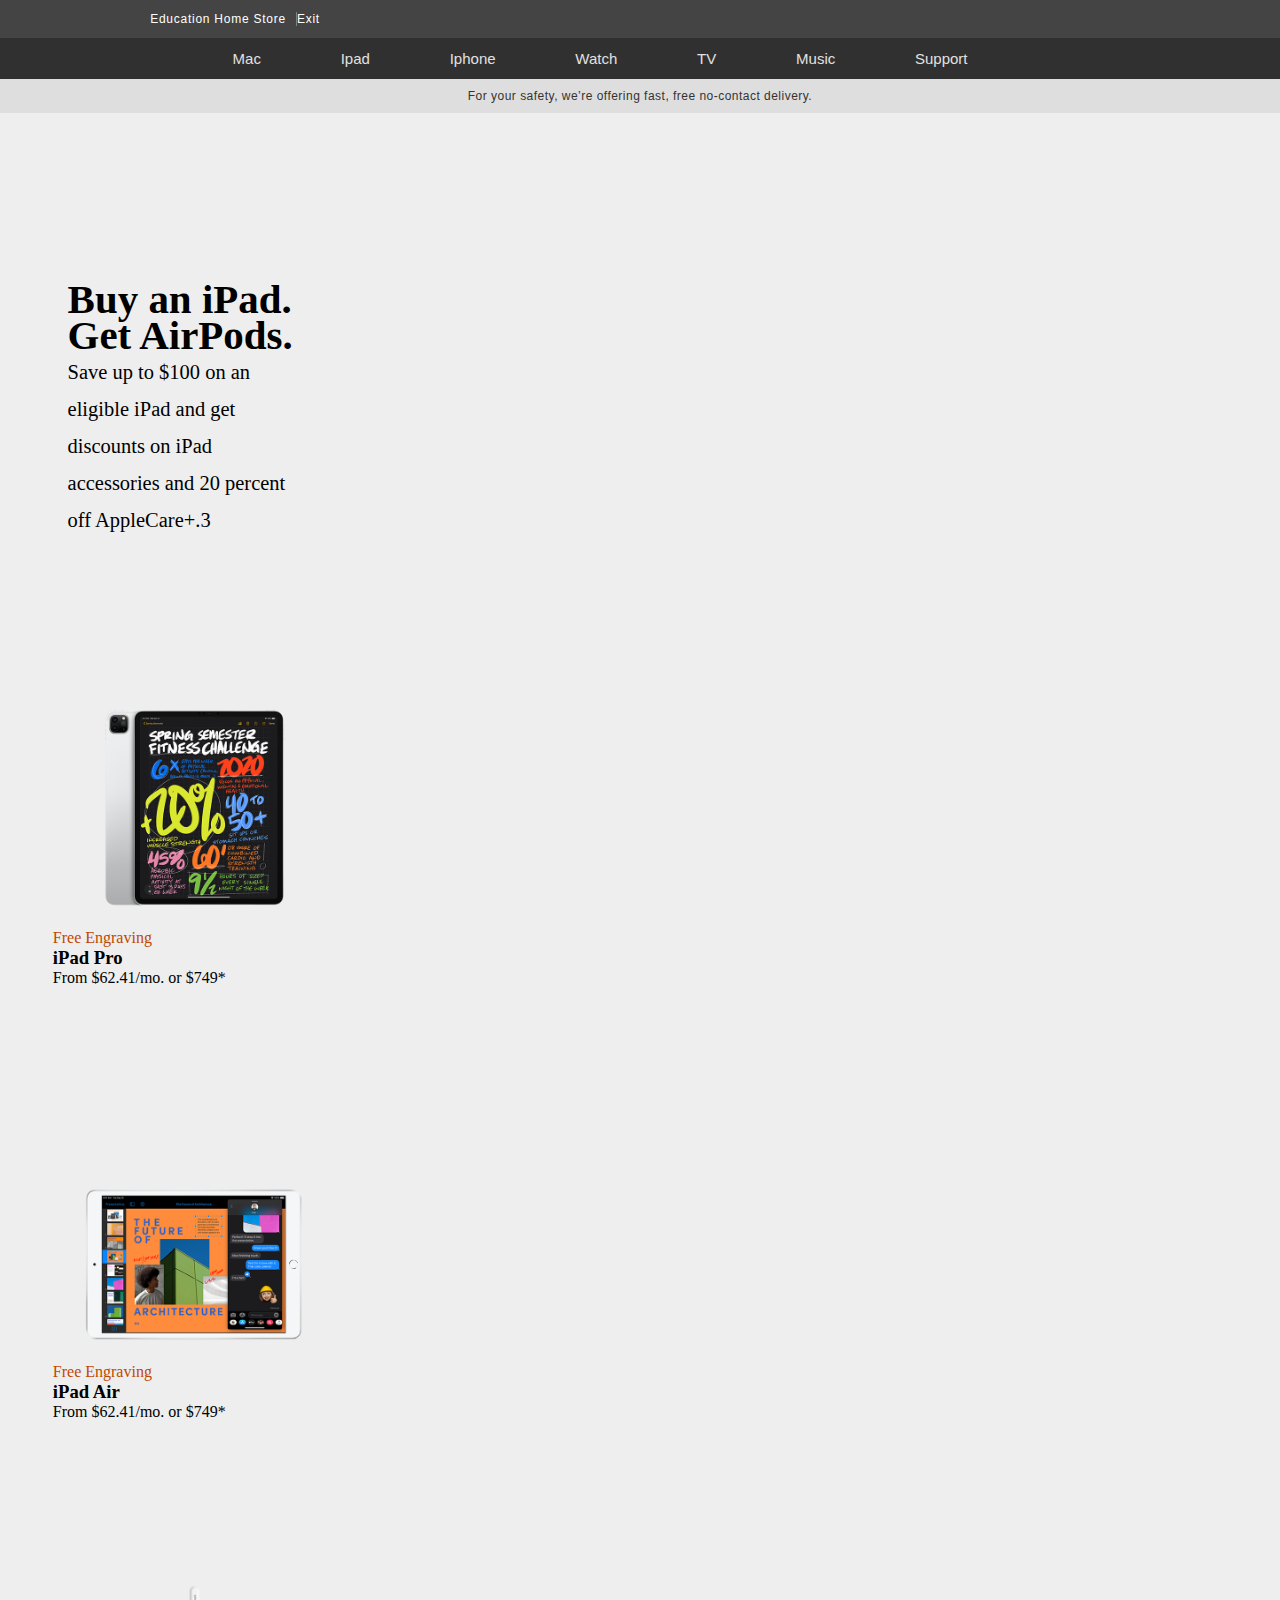
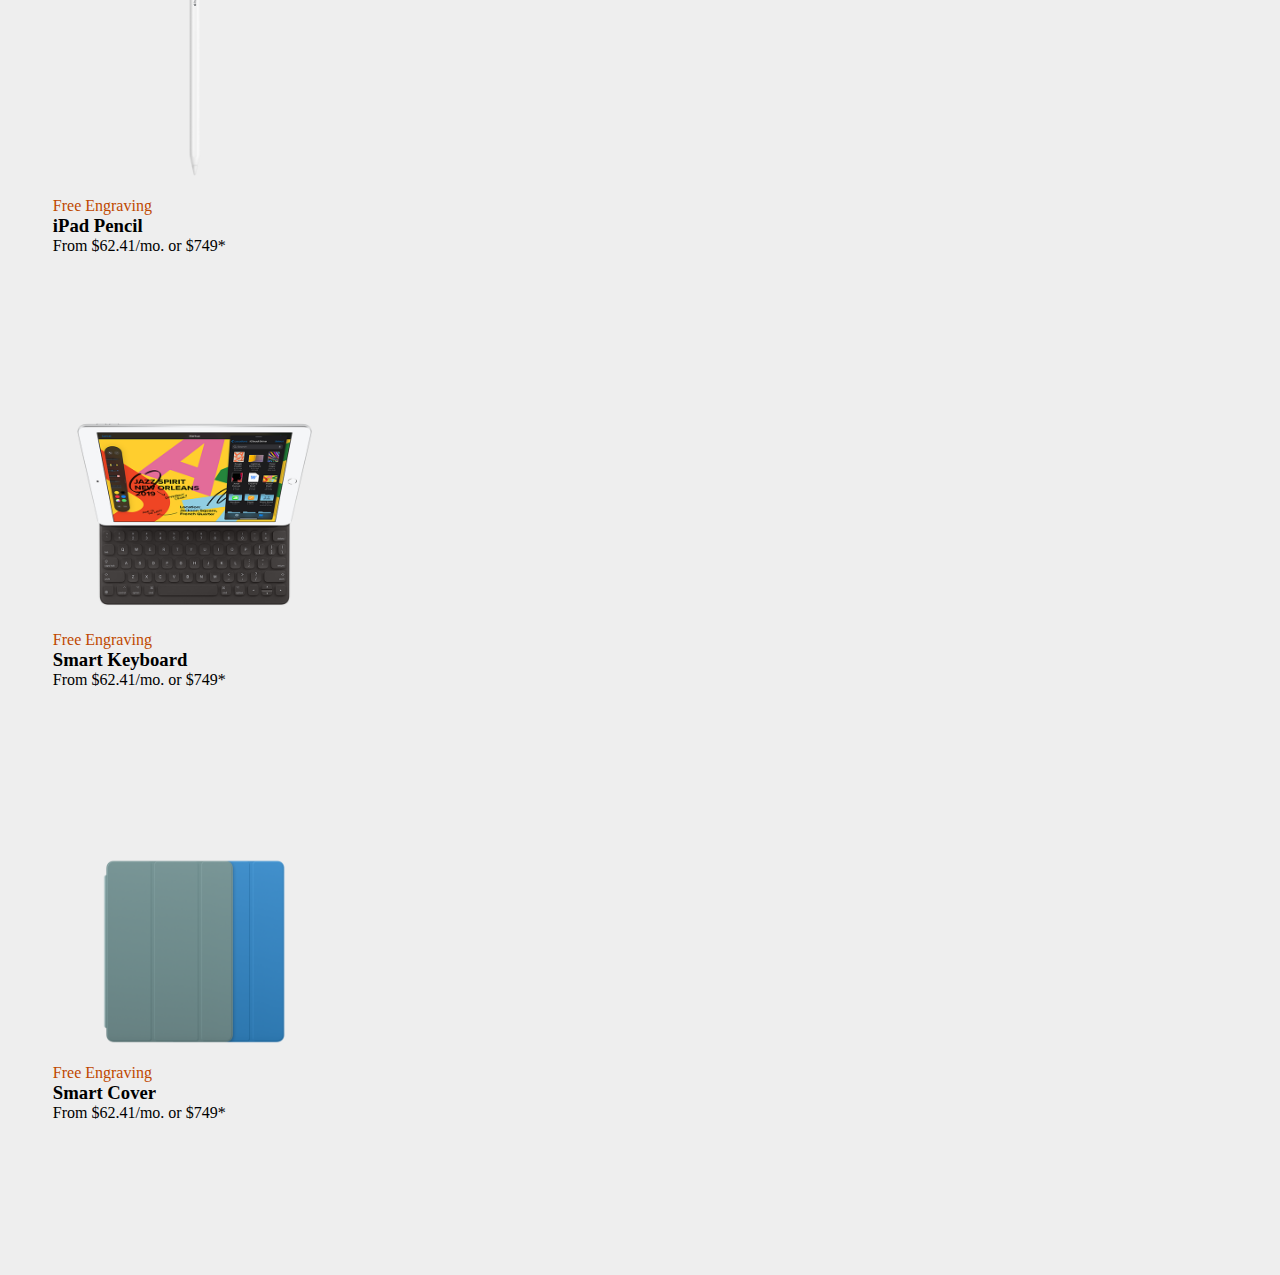
==== index.html @ f2741512 "Created the buy an iPad segment" ====
<!DOCTYPE html>
<html lang="en">
<head>
  <meta charset="UTF-8">
  <meta name="viewport" content="width=device-width, initial-scale=1.0">
  <meta http-equiv="X-UA-Compatible" content="ie=edge">
  <link rel="stylesheet" href="bootstrap/bootstrap.min.css">
  <link rel="stylesheet" href="https://cdnjs.cloudflare.com/ajax/libs/font-awesome/5.14.0/css/all.min.css" integrity="sha512-1PKOgIY59xJ8Co8+NE6FZ+LOAZKjy+KY8iq0G4B3CyeY6wYHN3yt9PW0XpSriVlkMXe40PTKnXrLnZ9+fkDaog==" crossorigin="anonymous" />
  <link rel="stylesheet" href="custom/css/styles.css">
  <title>Apple Back to School</title>
</head>
<body>
  <header>
    <div class="store-home">
      <div class="edu">
        <p class="edu-home">
          <a href="https://www.apple.com/us/shop/goto/home">Education Home Store</a>
        </p>
        <p class="edu-exit">
          <a href="https://www.apple.com/us/shop/goto/exitstore">Exit</a>
        </p>
      </div>
    </div>
    <div class="nav__bar">
      <nav>
        <ul class="nav_items">
          <li><a href="https://www.apple.com/"><i class="fab fa-apple"></i></a></li>
          <li><a href="https://www.apple.com/mac/">Mac</a></li>
          <li><a href="https://www.apple.com/ipad/">Ipad</a></li>
          <li><a href="https://www.apple.com/iphone/">Iphone</a></li>
          <li><a href="https://www.apple.com/watch/">Watch</a></li>
          <li><a href="https://www.apple.com/tv/">TV</a></li>
          <li><a href="https://www.apple.com/music/">Music</a></li>
          <li><a href="https://www.apple.com/support/">Support</a></li>
          <li><a href="https://www.apple.com/us-hed/search"><i class="fas fa-search"></i></a></li>
          <li><a href="https://www.apple.com/us-hed/shop/bag"><i class="fas fa-shopping-bag"></i></a></li>
        </ul>
      </nav>
    </div>
    <div class="header-sub-text">
      <p>For your safety, we’re offering fast, free no-contact delivery.</p>
    </div>
  </header>
  <main> 
    <!-- "Buy an iPad. Get AirPods." Segment -->
    <div class="container-fluid cardbox ">
      <div class="row justify-content-center">
        <div class="card card1">
            <h1 class="card-text ">Buy an iPad. Get AirPods.</h1>
            <p class="card-text text-left"> Save up to $100 on an eligible iPad and get discounts on iPad accessories and 20 percent off AppleCare+.3</p>
        </div>
        <div class="card card2">
          <div >
            <img src="images/pinwheel-ipad-pro-202006.png" class="cardimg" alt="">
            <p class="red text-center">Free Engraving</p>
            <h3 class="text-center">iPad Pro</h3>
            <p class="text-center">From $62.41/mo. or $749*</p>
          </div>
        </div>
        <div class="card card3">
          <div >
            <img src="images/pinwheel-ipad-air-202006_GEO_US.png" class="cardimg" alt="">
            <p class="red text-center">Free Engraving</p>
            <h3 class="text-center">iPad Air</h3>
            <p class="text-center">From $62.41/mo. or $749*</p>
          </div>
        </div>
      </div>
      <div class="row justify-content-center">
        <div class="card card4">
          <div >
            <img src="images/pinwheel-ipad-pencil-202006.png" class="cardimg" alt="">
            <p class="red text-center">Free Engraving</p>
            <h3 class="text-center">iPad Pencil</h3>
            <p class="text-center">From $62.41/mo. or $749*</p>
          </div>
        </div>
        <div class="card card5">
          <div >
            <img src="images/pinwheel-ipad-smartkeyboard-202006.png" class="cardimg" alt="">
            <p class="red text-center">Free Engraving</p>
            <h3 class="text-center">Smart Keyboard</h3>
            <p class="text-center">From $62.41/mo. or $749*</p>
          </div>
        </div>
        <div class="card card6">
          <div >
            <img src="images/pinwheel-ipad-smartcover-202006.png" class="cardimg" alt="">
            <p class="red text-center">Free Engraving</p>
            <h3 class="text-center">Smart Cover</h3>
            <p class="text-center">From $62.41/mo. or $749*</p>
          </div>
        </div>
      </div>
    </div>
  </main>
  
  
  <script src=""></script>
</body>
</html>
---- custom/css/styles.css ----
*{
    margin: 0;
    margin-right: 0 !important;
    padding: 0 ;
    box-sizing: border-box;
}

body{
    background-color: #eeeeee;
}

li{
    list-style-type: none;
}

a {
    text-decoration: none;
}

.nav__bar > nav > ul > li > a {
    color: rgb(226, 225, 225);
}
.nav__bar > nav > ul > li > a:hover {
    color: white;
    transition: 200ms ease-in-out;
}
.store-home{
    display: flex;
    color: white;
    background-color: rgb(68, 68, 68);
    padding: 12px;
    font-family: "SF Pro Text","Myriad Set Pro","SF Pro Icons","Helvetica Neue","Helvetica","Arial",sans-serif;
    font-size: 12px;
    letter-spacing: 0.75px;
}
.store-home a {
    color: white;
}
.store-home a:hover{
    color: rgb(102, 187, 255);
    cursor: pointer;
}
.edu {
    display: flex;
    padding-left: 11%;
}

.edu-home{
    padding-right: 10px;
    border-right: 1px rgb(131, 128, 128) solid;
    margin-right: 10px;
}

.nav__bar{
    background-color: rgba(0, 0, 0, 0.8);
    color: rgb(51, 51, 51);
    font-family: "SF Pro Text","Myriad Set Pro","SF Pro Icons","Helvetica Neue","Helvetica","Arial",sans-serif;
    font-size: 15px;
    padding-left: 11%;
    padding-right: 11%;
}
.nav_items{
    padding: 12px;
    display: flex;
    justify-content: space-between;
    margin: 0 !important;
}
.header-sub-text{
    background-color: #dedede;
    text-align: center;
    padding: 10px;
    font-family: SF Pro Text,SF Pro Icons,AOS Icons,Helvetica Neue,Helvetica,Arial,sans-serif;
    font-size: 12px;
    color: rgb(51, 51, 51);
    font-weight: 400;
    letter-spacing: 0.04em;
}
.fas, 
.fab{
    font-size: 1.2em;
}
/* Style for the "Buy an iPad. Get AirPods." segment */
.red {
    color: #bf4800;
}
.cardimg{
    height: 271px;
    width: 283px;
    padding: 1em;
}
.cardbox {
    padding: 100px 0;

}
.card {
    width: 350px;
    margin: 0.3em;
    padding: 3em;
}
.card1 {
    font-size: 1.28em;
    line-height: 1.8em;
    border-radius: 6% 0 0 0; 
}
.card3{
    border-radius: 0 6% 0 0;
}
.card4 {
    border-radius: 0 0 0 6%;
}
.card6 {
    border-radius: 0 0 6% 0;
}
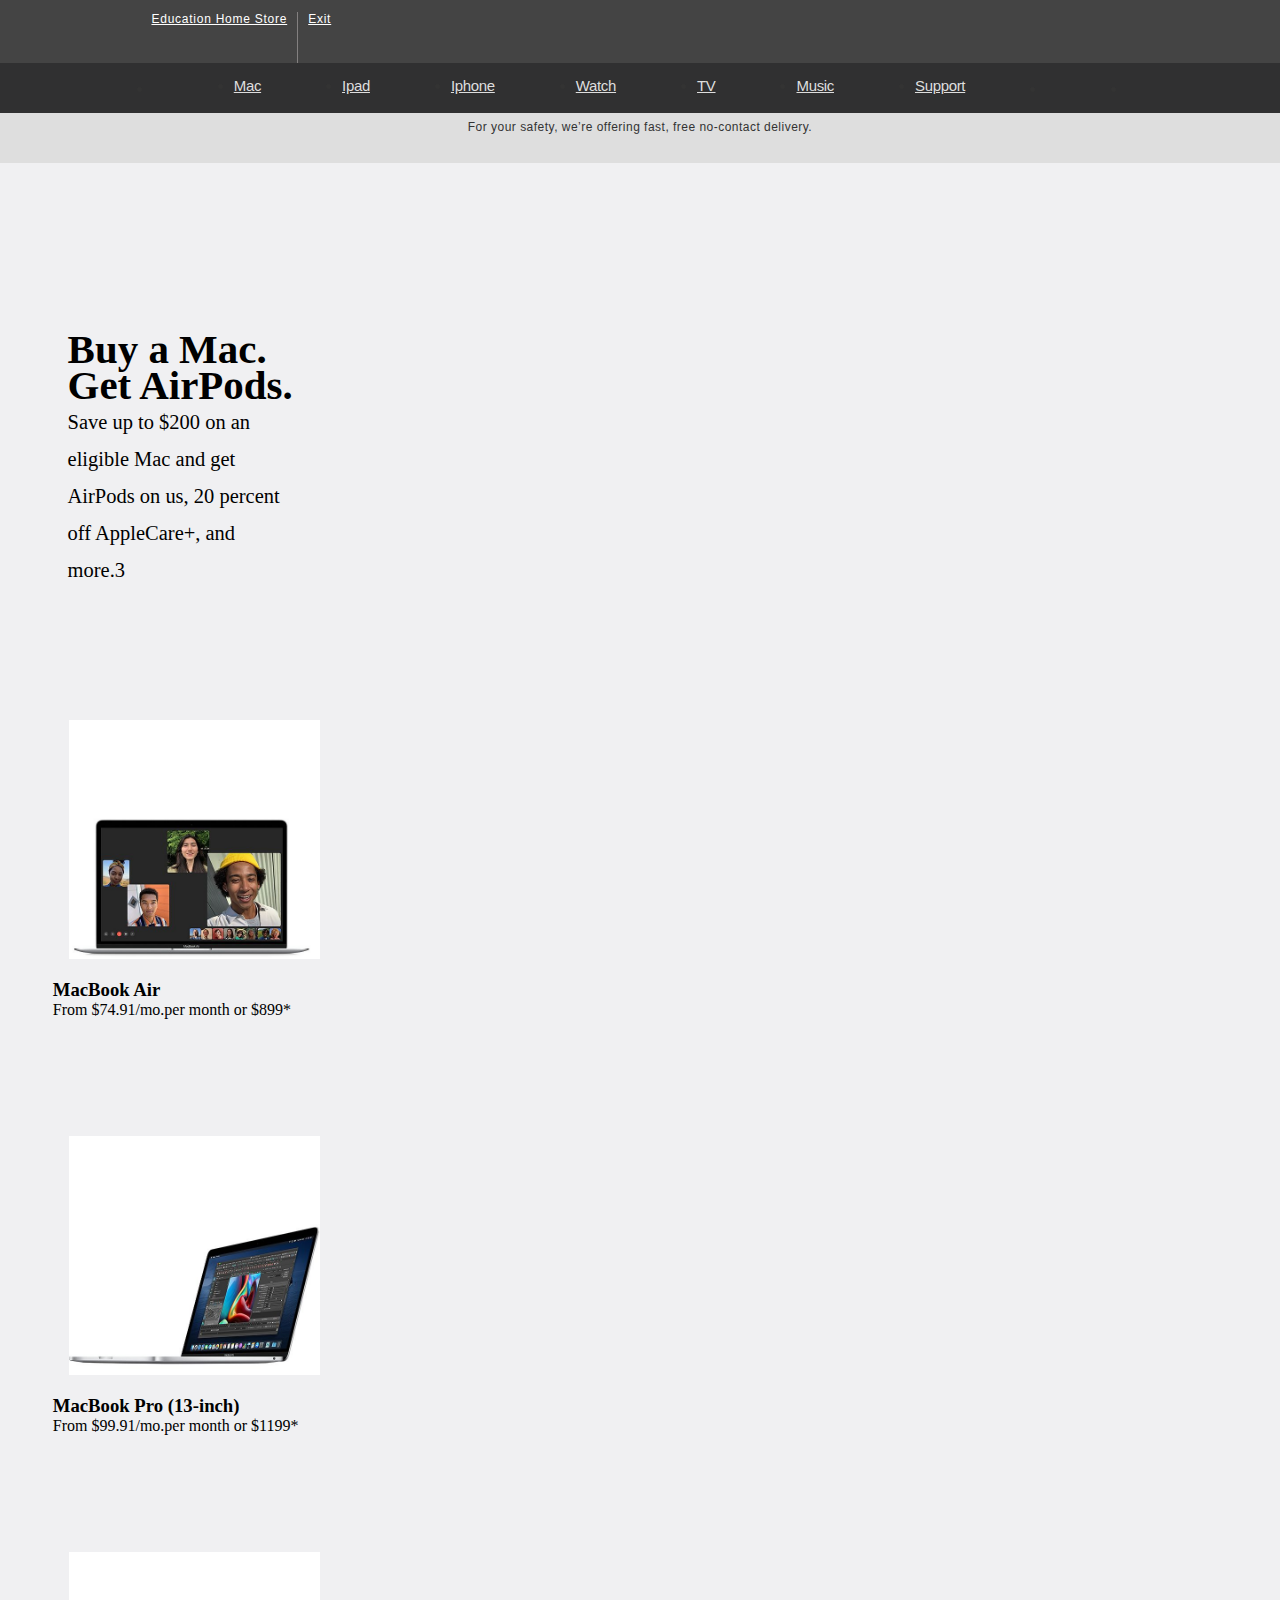
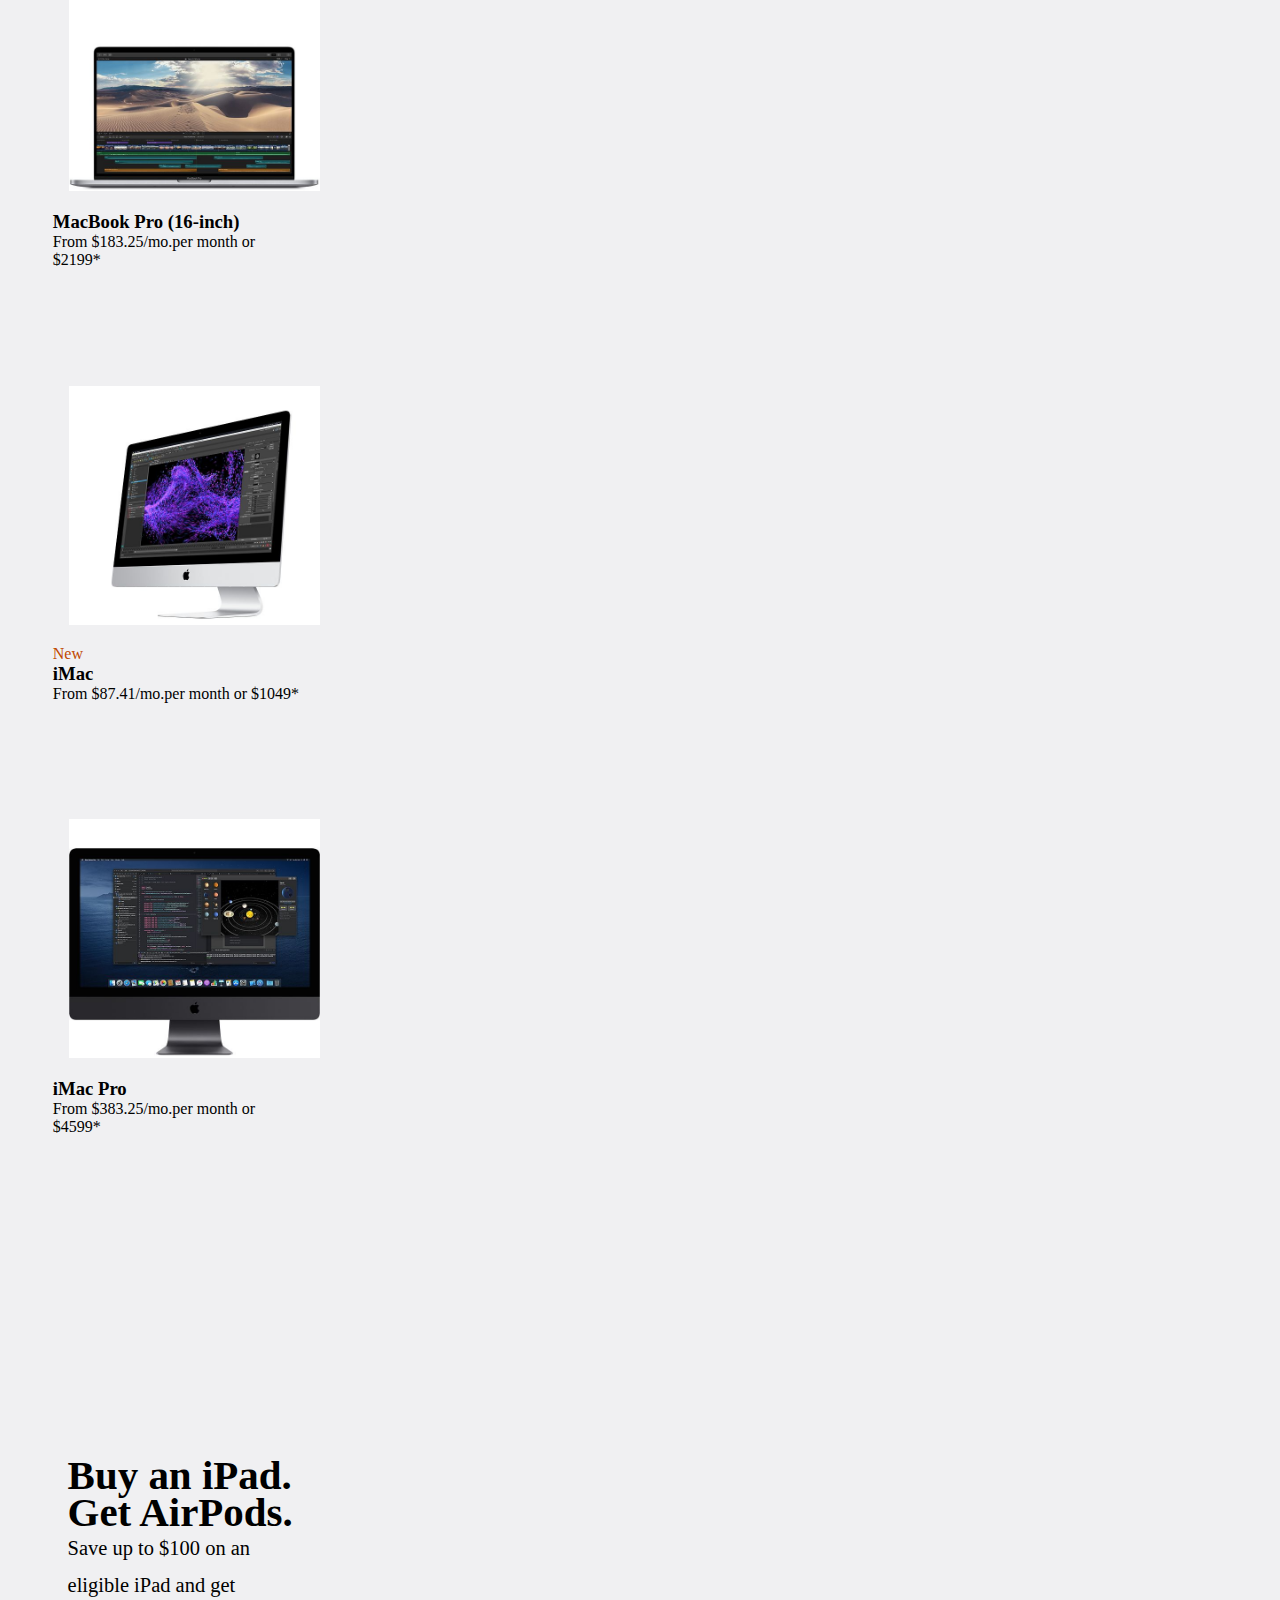
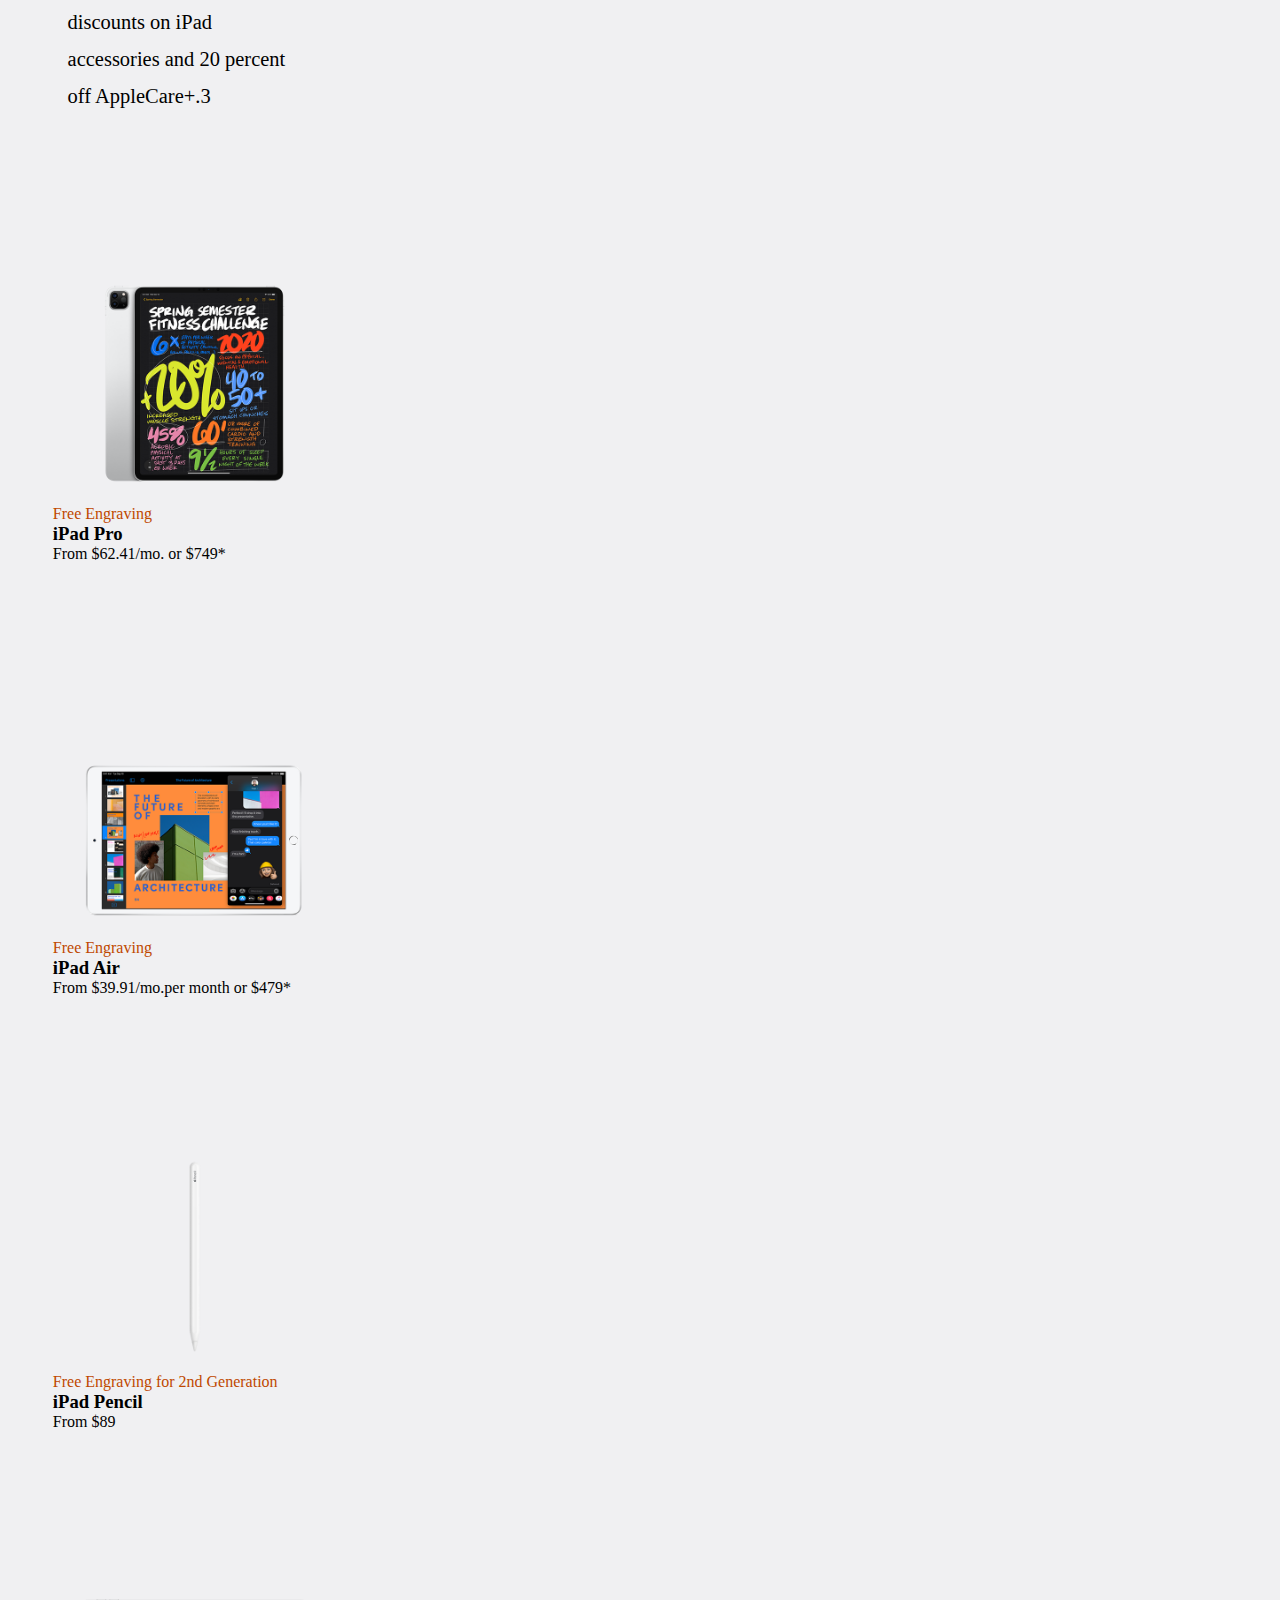
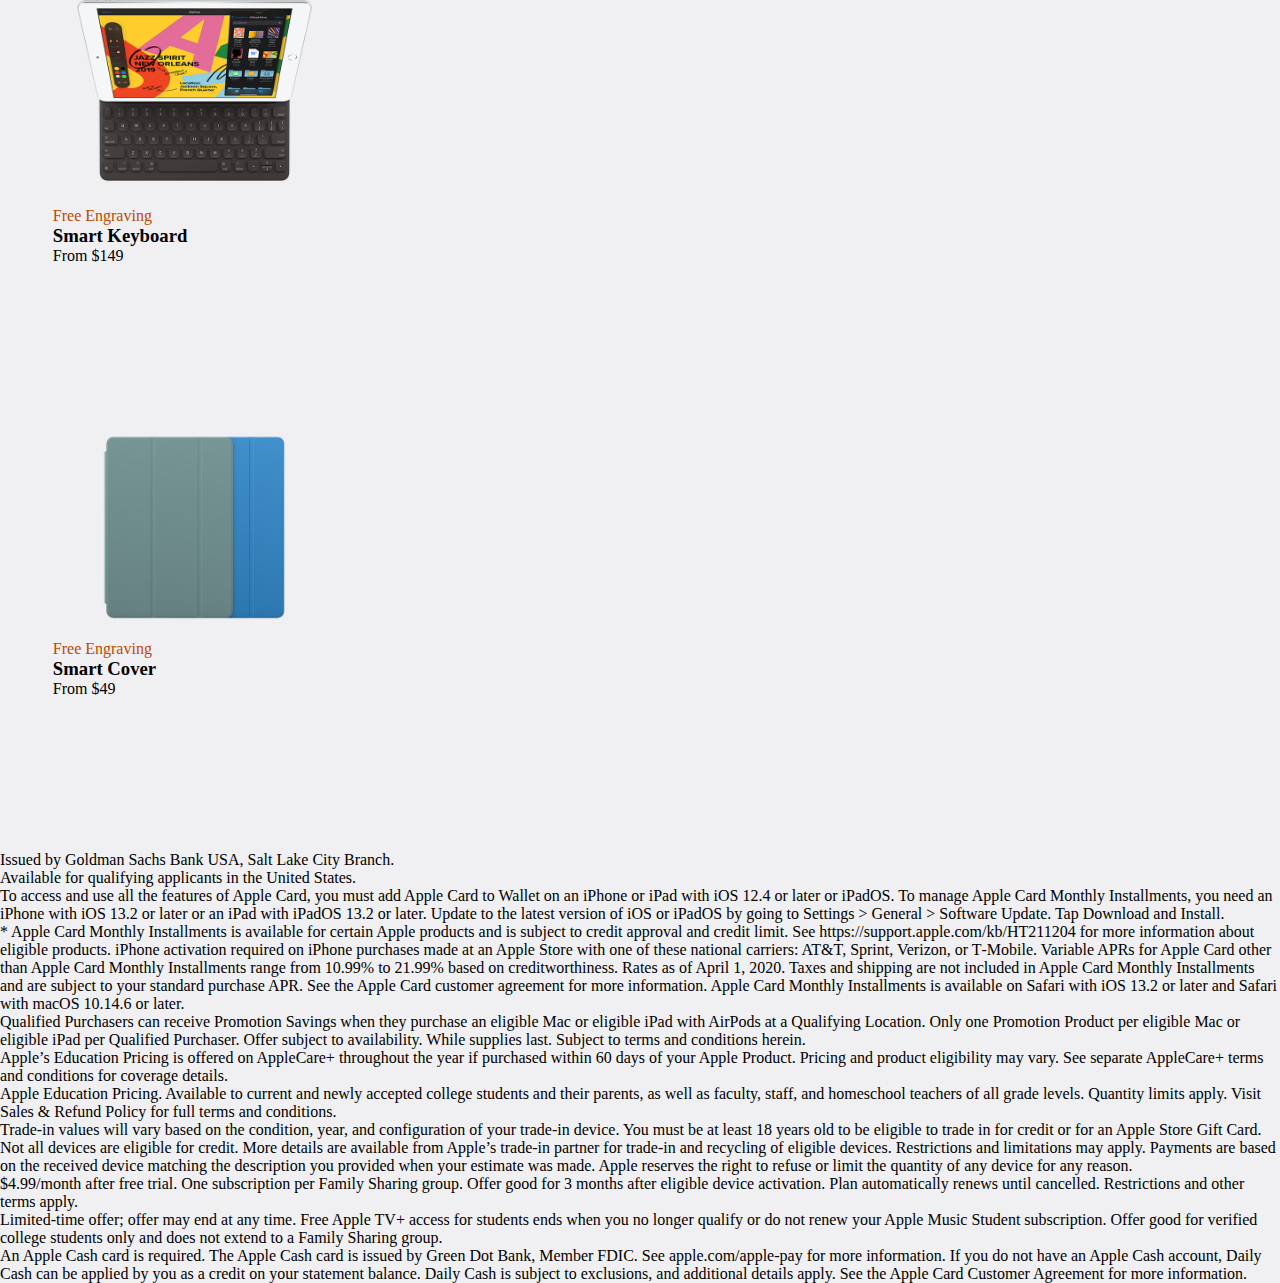
==== commit c71c1fce: "fixed bootstrap overrides and also merged Onyidominic's mark up for footer, awaiting styling" ====
--- a/index.html
+++ b/index.html
@@ -42,7 +42,54 @@
     </div>
   </header>
   <main> 
-    <!-- "Buy an iPad. Get AirPods." Segment -->
+    <!-- Buy a Mac. Get AirPods. Section -->
+    <div class="container-fluid cardbox ">
+      <div class="row justify-content-center">
+        <div class="card card1">
+            <h1 class="card-text ">Buy a Mac. Get AirPods.</h1>
+            <p class="card-text text-left"> Save up to $200 on an eligible Mac and get AirPods on us, 20 percent off AppleCare+, and more.3</p>
+        </div>
+        <div class="card card2">
+          <div >
+            <img src="images//pinwheel-mac-macbook-air-202006.jpeg" class="cardimg" alt="">
+            <h3 class="text-center">MacBook Air</h3>
+            <p class="text-center">From $74.91/mo.per month or $899*</p>
+          </div>
+        </div>
+        <div class="card card3">
+          <div >
+            <img src="images/pinwheel-mac-macbook-pro-13-202006.jpeg" class="cardimg" alt="">
+            <h3 class="text-center">MacBook Pro (13-inch)</h3>
+            <p class="text-center">From $99.91/mo.per month or $1199*</p>
+          </div>
+        </div>
+      </div>
+      <div class="row justify-content-center">
+        <div class="card card4">
+          <div >
+            <img src="images/pinwheel-mac-macbook-pro-16-202006.jpeg" class="cardimg" alt="">
+            <h3 class="text-center">MacBook Pro (16-inch)</h3>
+            <p class="text-center">From $183.25/mo.per month or $2199*</p>
+          </div>
+        </div>
+        <div class="card card5">
+          <div >
+            <img src="images/pinwheel-mac-imac-202006.jpeg" class="cardimg" alt="">
+            <p class="red text-center">New</p>
+            <h3 class="text-center">iMac</h3>
+            <p class="text-center">From $87.41/mo.per month or $1049*</p>
+          </div>
+        </div>
+        <div class="card card6">
+          <div >
+            <img src="images/pinwheel-mac-imac-pro-202006.jpeg" class="cardimg" alt="">
+            <h3 class="text-center">iMac Pro</h3>
+            <p class="text-center">From $383.25/mo.per month or $4599*</p>
+          </div>
+        </div>
+      </div>
+    </div>
+    <!-- "Buy an iPad. Get AirPods." Section -->
     <div class="container-fluid cardbox ">
       <div class="row justify-content-center">
         <div class="card card1">
@@ -62,7 +109,7 @@
             <img src="images/pinwheel-ipad-air-202006_GEO_US.png" class="cardimg" alt="">
             <p class="red text-center">Free Engraving</p>
             <h3 class="text-center">iPad Air</h3>
-            <p class="text-center">From $62.41/mo. or $749*</p>
+            <p class="text-center">From $39.91/mo.per month or $479*</p>
           </div>
         </div>
       </div>
@@ -70,9 +117,9 @@
         <div class="card card4">
           <div >
             <img src="images/pinwheel-ipad-pencil-202006.png" class="cardimg" alt="">
-            <p class="red text-center">Free Engraving</p>
+            <p class="red text-center">Free Engraving for 2nd Generation</p>
             <h3 class="text-center">iPad Pencil</h3>
-            <p class="text-center">From $62.41/mo. or $749*</p>
+            <p class="text-center">From $89</p>
           </div>
         </div>
         <div class="card card5">
@@ -80,7 +127,7 @@
             <img src="images/pinwheel-ipad-smartkeyboard-202006.png" class="cardimg" alt="">
             <p class="red text-center">Free Engraving</p>
             <h3 class="text-center">Smart Keyboard</h3>
-            <p class="text-center">From $62.41/mo. or $749*</p>
+            <p class="text-center">From $149</p>
           </div>
         </div>
         <div class="card card6">
@@ -88,12 +135,34 @@
             <img src="images/pinwheel-ipad-smartcover-202006.png" class="cardimg" alt="">
             <p class="red text-center">Free Engraving</p>
             <h3 class="text-center">Smart Cover</h3>
-            <p class="text-center">From $62.41/mo. or $749*</p>
+            <p class="text-center">From $49</p>
           </div>
         </div>
       </div>
     </div>
   </main>
+  <!-- footer mark up -->
+  <footer>
+    <article>
+      <p>Issued by Goldman Sachs Bank USA, Salt Lake City Branch.</p>
+      <p>Available for qualifying applicants in the United States.</p>
+
+      <p>To access and use all the features of Apple Card, you must add Apple Card to Wallet on an iPhone or iPad with iOS 12.4 or later or iPadOS. To manage Apple Card Monthly Installments, you need an iPhone with iOS 13.2 or later or an iPad with iPadOS 13.2 or later. Update to the latest version of iOS or iPadOS by going to Settings > General > Software Update. Tap Download and Install.</p>
+      <p>* Apple Card Monthly Installments is available for certain Apple products and is subject to credit approval and credit limit. See https://support.apple.com/kb/HT211204 for more information about eligible products. iPhone activation required on iPhone purchases made at an Apple Store with one of these national carriers: AT&T, Sprint, Verizon, or T‑Mobile. Variable APRs for Apple Card other than Apple Card Monthly Installments range from 10.99% to 21.99% based on creditworthiness. Rates as of April 1, 2020. Taxes and shipping are not included in Apple Card Monthly Installments and are subject to your standard purchase APR. See the Apple Card customer agreement for more information. Apple Card Monthly Installments is available on Safari with iOS 13.2 or later and Safari with macOS 10.14.6 or later.</p>
+
+      <ol>
+        <li>Qualified Purchasers can receive Promotion Savings when they purchase an eligible Mac or eligible iPad with AirPods at a Qualifying Location. Only one Promotion Product per eligible Mac or eligible iPad per Qualified Purchaser. Offer subject to availability. While supplies last. Subject to terms and conditions herein.</li>
+        <li>Apple’s Education Pricing is offered on AppleCare+ throughout the year if purchased within 60 days of your Apple Product. Pricing and product eligibility may vary. See separate AppleCare+ terms and conditions for coverage details.</li>
+        <li>Apple Education Pricing. Available to current and newly accepted college students and their parents, as well as faculty, staff, and homeschool teachers of all grade levels. Quantity limits apply. Visit Sales & Refund Policy for full terms and conditions.</li>
+        <li>Trade-in values will vary based on the condition, year, and configuration of your trade-in device. You must be at least 18 years old to be eligible to trade in for credit or for an Apple Store Gift Card. Not all devices are eligible for credit. More details are available from Apple’s trade-in partner for trade-in and recycling of eligible devices. Restrictions and limitations may apply. Payments are based on the received device matching the description you provided when your estimate was made. Apple reserves the right to refuse or limit the quantity of any device for any reason.</li>
+        <li>$4.99/month after free trial. One subscription per Family Sharing group. Offer good for 3 months after eligible device activation. Plan automatically renews until cancelled. Restrictions and other terms apply.</li>
+        <li>Limited-time offer; offer may end at any time. Free Apple TV+ access for students ends when you no longer qualify or do not renew your Apple Music Student subscription. Offer good for verified college students only and does not extend to a Family Sharing group.</li>
+        <li>An Apple Cash card is required. The Apple Cash card is issued by Green Dot Bank, Member FDIC. See apple.com/apple-pay for more information. If you do not have an Apple Cash account, Daily Cash can be applied by you as a credit on your statement balance. Daily Cash is subject to exclusions, and additional details apply. See the Apple Card Customer Agreement for more information.</li>
+
+      </ol>
+    </article>
+
+  </footer>
   
   
   <script src=""></script>
--- a/custom/css/styles.css
+++ b/custom/css/styles.css
@@ -6,19 +6,33 @@
 }
 
 body{
-    background-color: #eeeeee;
+    background-color: #f0f0f2;
 }
 
-li{
+<<<<<<< HEAD
+
+
+=======
+/* body{
+    background-color: #eeeeee;
+} */
+
+>>>>>>> 35d99ad51600e27fbbf4dfbd741113c5c543a1fa
+/*********nav bar styling *********/
+/* li{
     list-style-type: none;
-}
+} */
+
 
 a {
     text-decoration: none;
 }
+a:hover {
+    text-decoration: none;
+}
 
 .nav__bar > nav > ul > li > a {
-    color: rgb(226, 225, 225);
+    color: #dedede;
 }
 .nav__bar > nav > ul > li > a:hover {
     color: white;
@@ -28,7 +42,9 @@
     display: flex;
     color: white;
     background-color: rgb(68, 68, 68);
-    padding: 12px;
+    padding-top: 12px;
+    padding-left: 12px;
+    height: 7vh;
     font-family: "SF Pro Text","Myriad Set Pro","SF Pro Icons","Helvetica Neue","Helvetica","Arial",sans-serif;
     font-size: 12px;
     letter-spacing: 0.75px;
@@ -50,14 +66,21 @@
     border-right: 1px rgb(131, 128, 128) solid;
     margin-right: 10px;
 }
+.edu-exit{
+    padding-left: 10px;
+}
 
 .nav__bar{
     background-color: rgba(0, 0, 0, 0.8);
     color: rgb(51, 51, 51);
     font-family: "SF Pro Text","Myriad Set Pro","SF Pro Icons","Helvetica Neue","Helvetica","Arial",sans-serif;
     font-size: 15px;
+    font-style: normal;
     padding-left: 11%;
     padding-right: 11%;
+    letter-spacing: -.022em;
+    line-height: 1.47059;
+    font-weight: 400;
 }
 .nav_items{
     padding: 12px;
@@ -68,7 +91,8 @@
 .header-sub-text{
     background-color: #dedede;
     text-align: center;
-    padding: 10px;
+    height: 5.5vh;
+    padding-top: 7px;
     font-family: SF Pro Text,SF Pro Icons,AOS Icons,Helvetica Neue,Helvetica,Arial,sans-serif;
     font-size: 12px;
     color: rgb(51, 51, 51);
@@ -79,6 +103,7 @@
 .fab{
     font-size: 1.2em;
 }
+
 /* Style for the "Buy an iPad. Get AirPods." segment */
 .red {
     color: #bf4800;
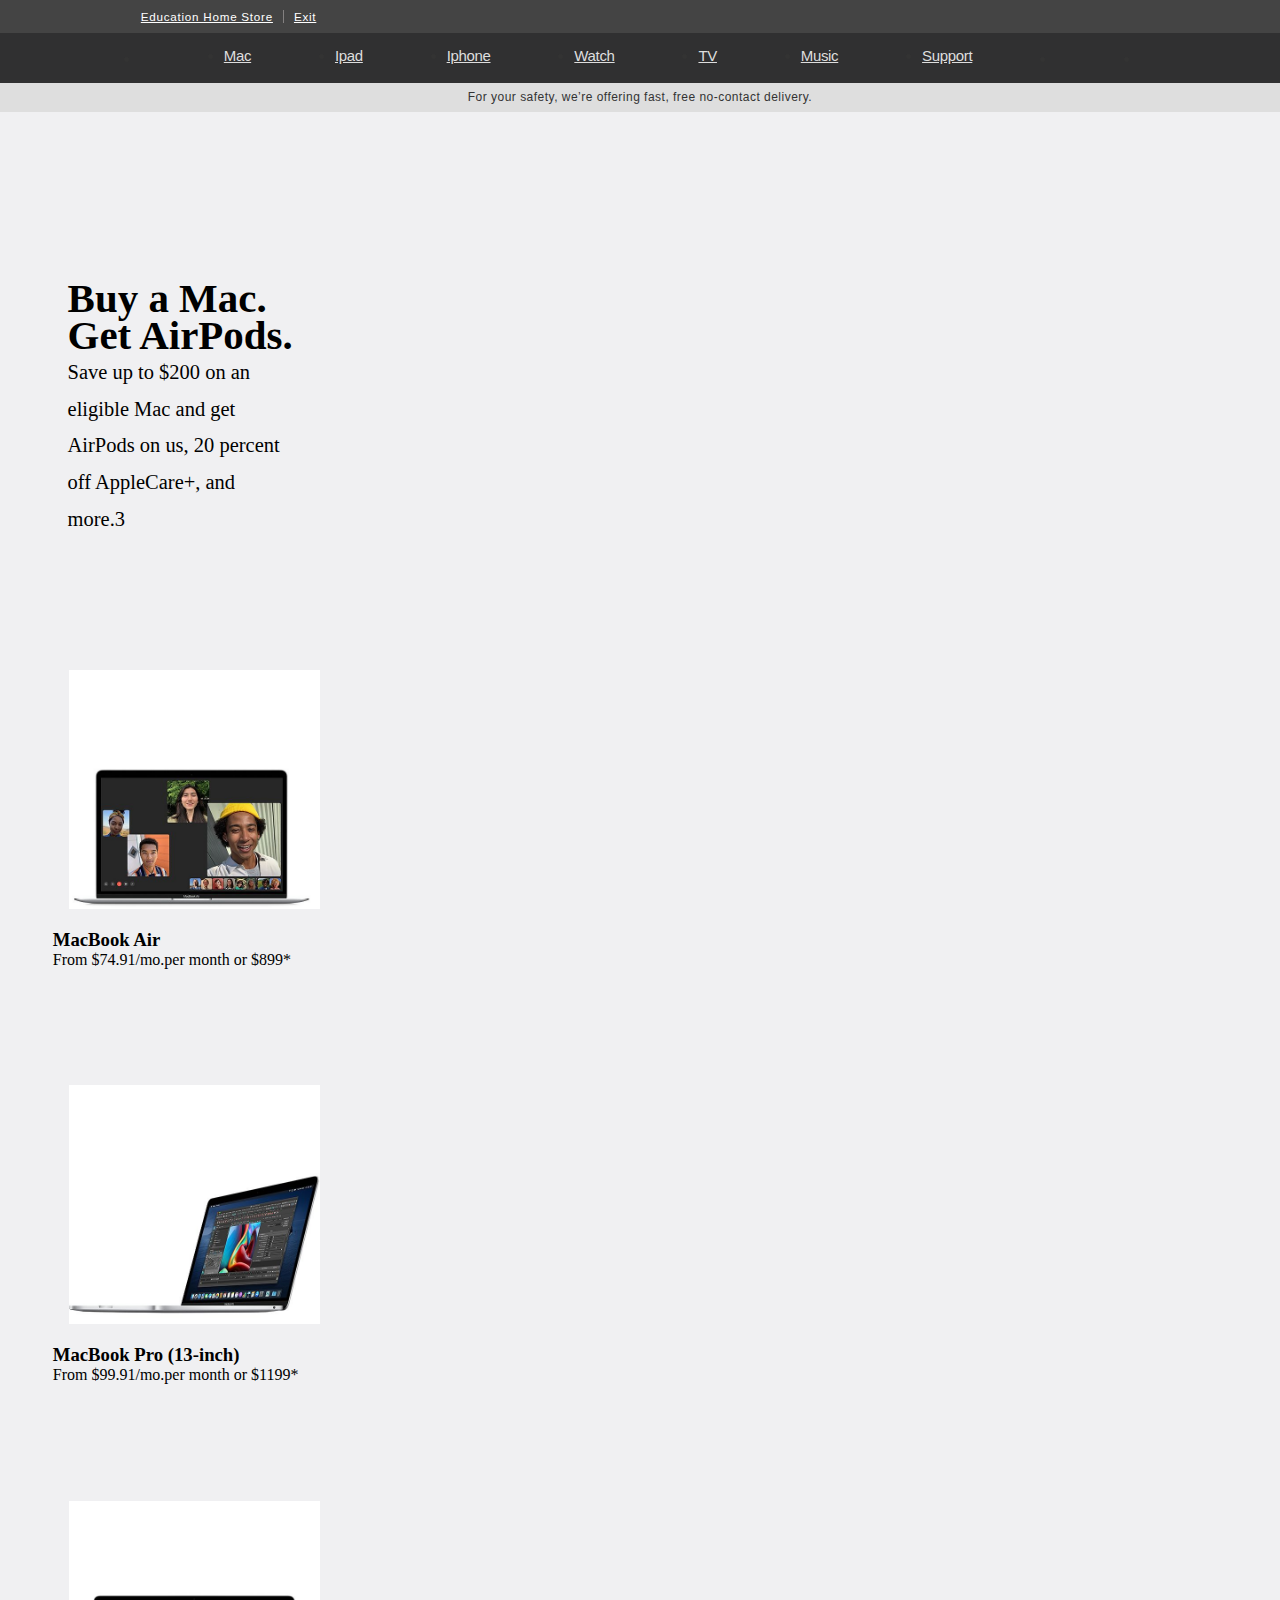
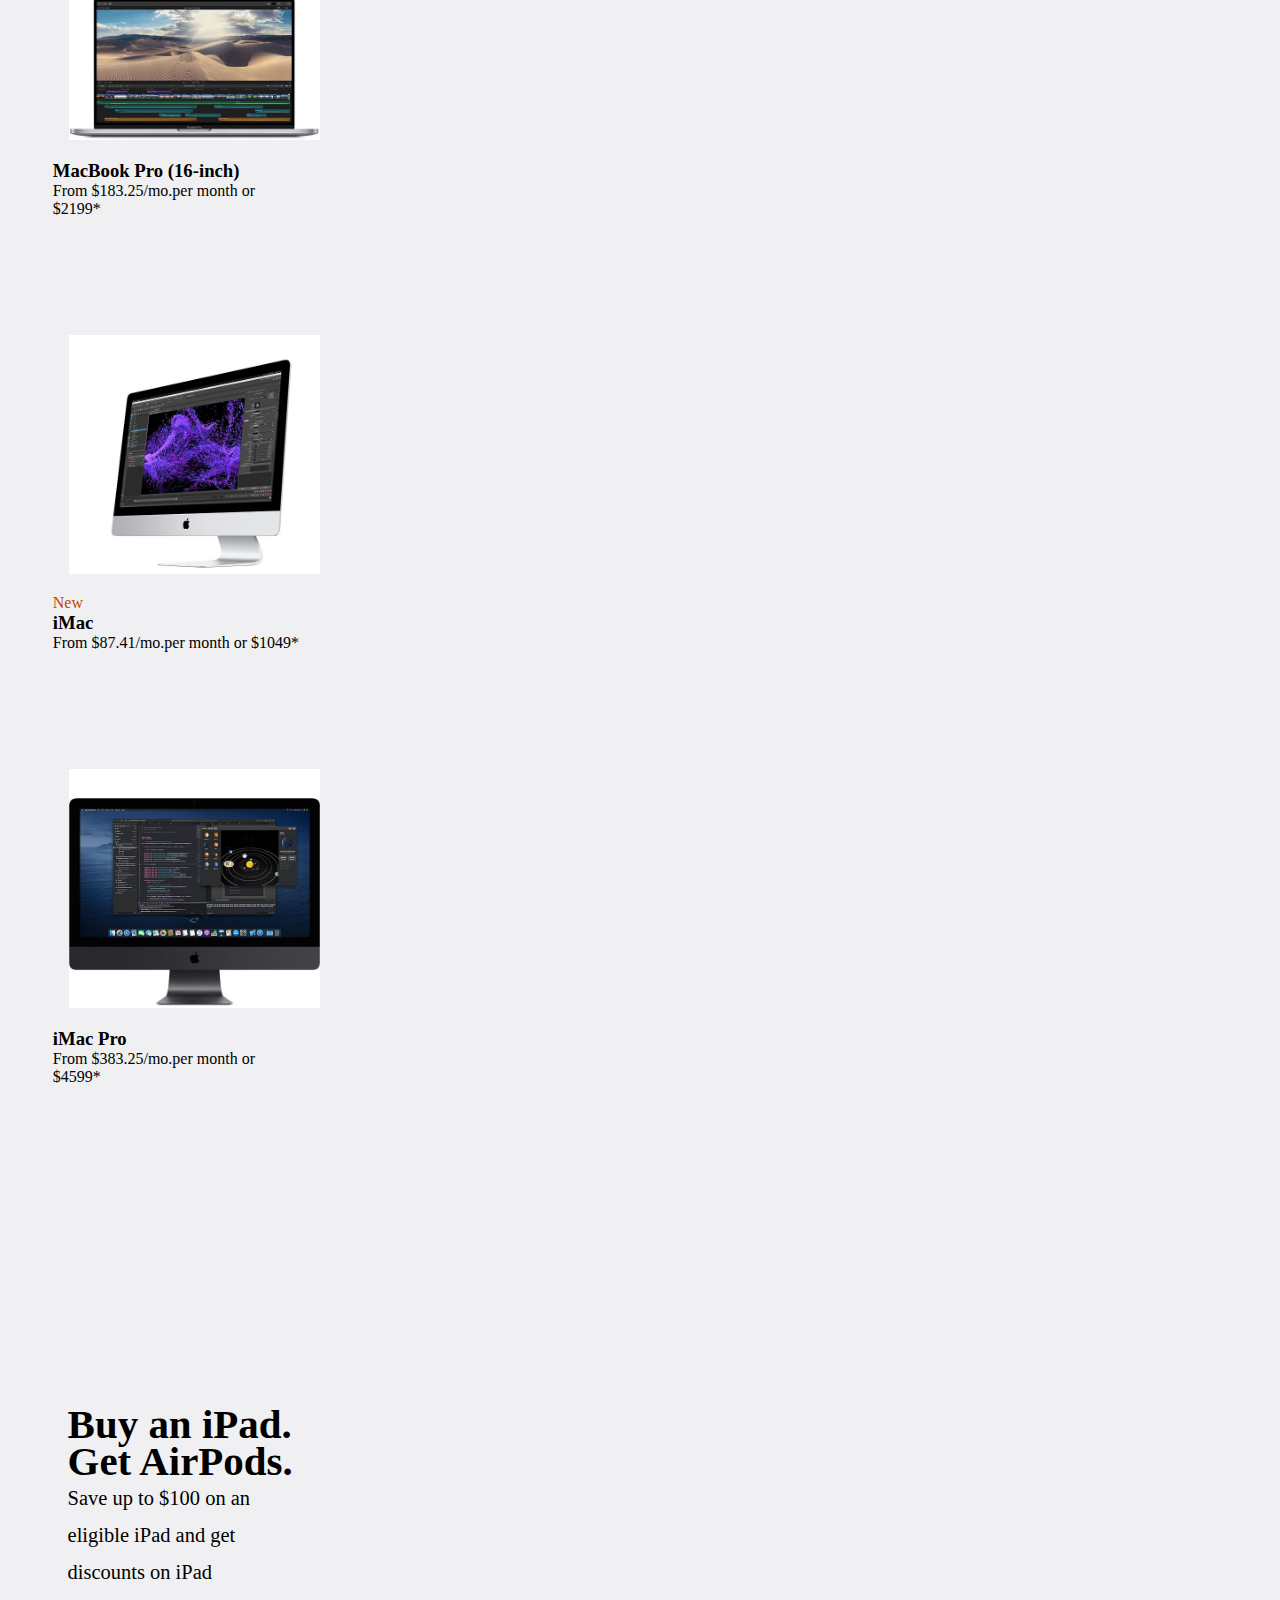
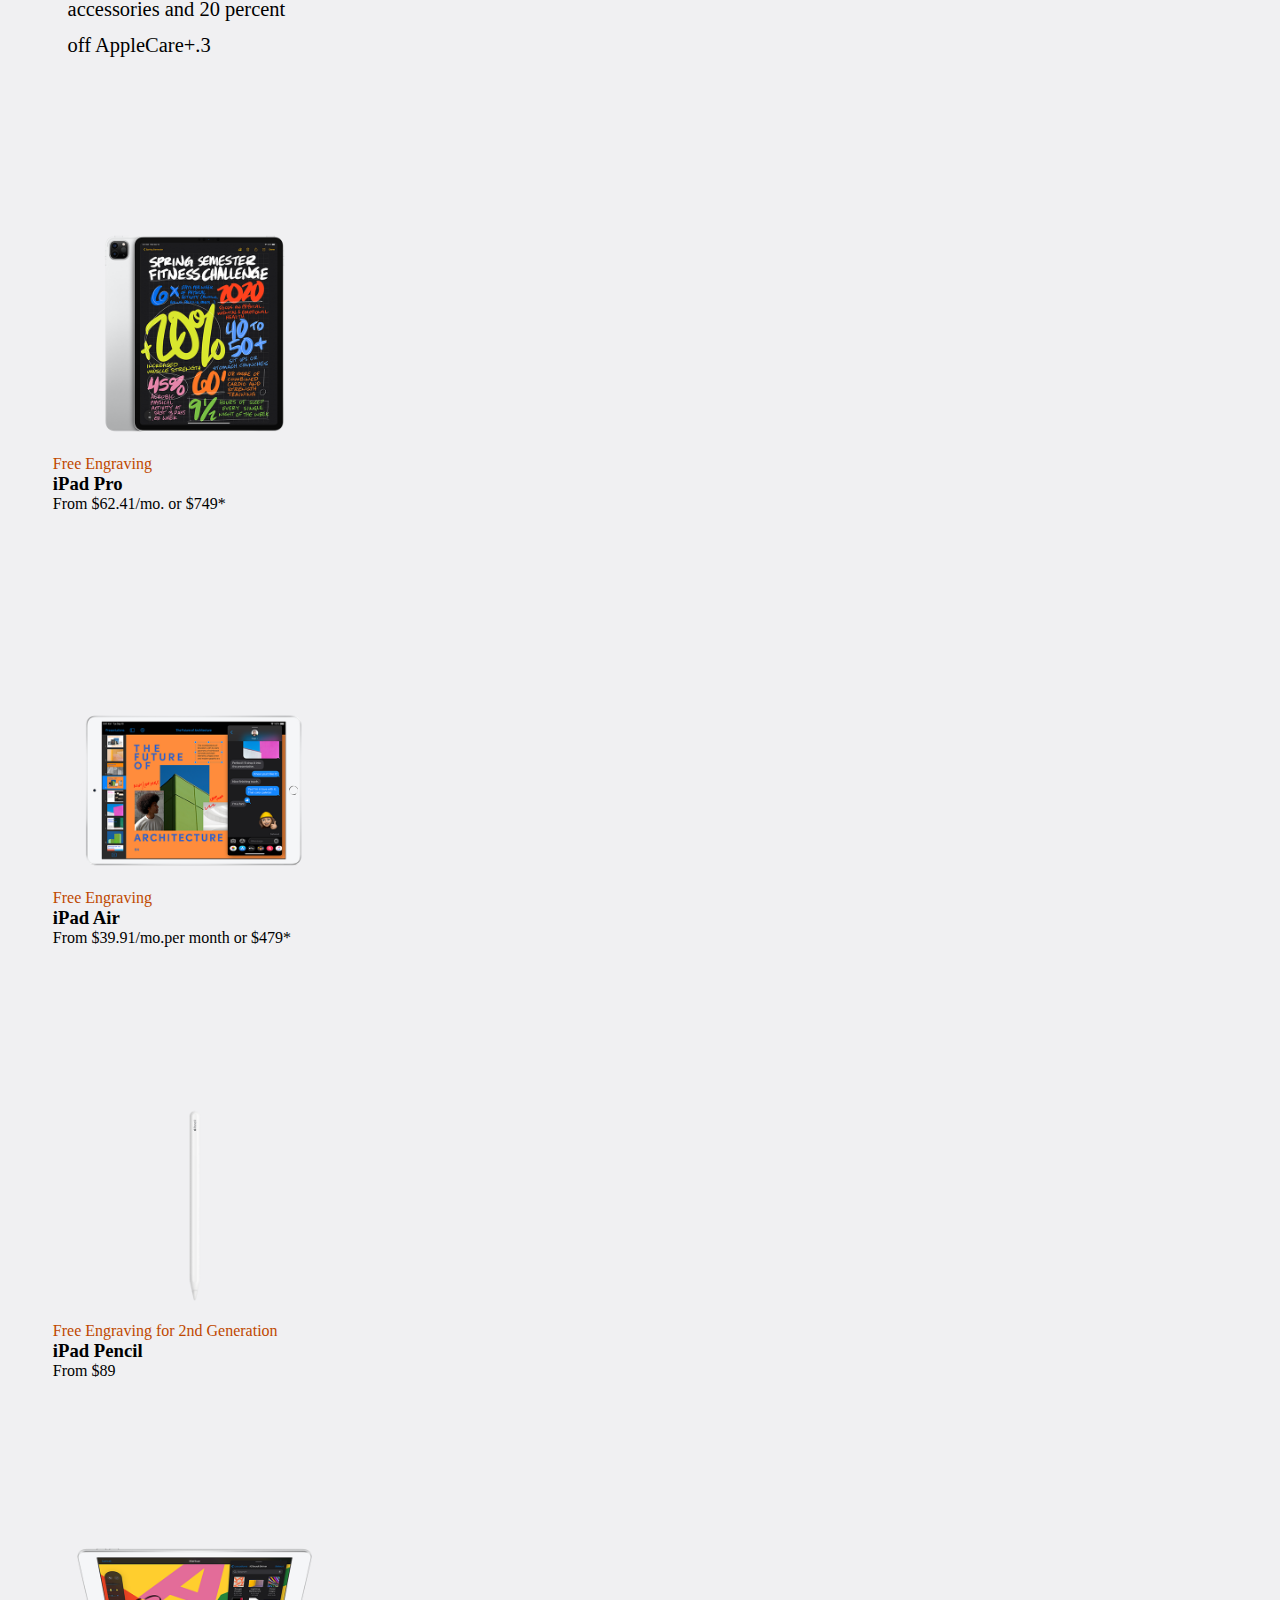
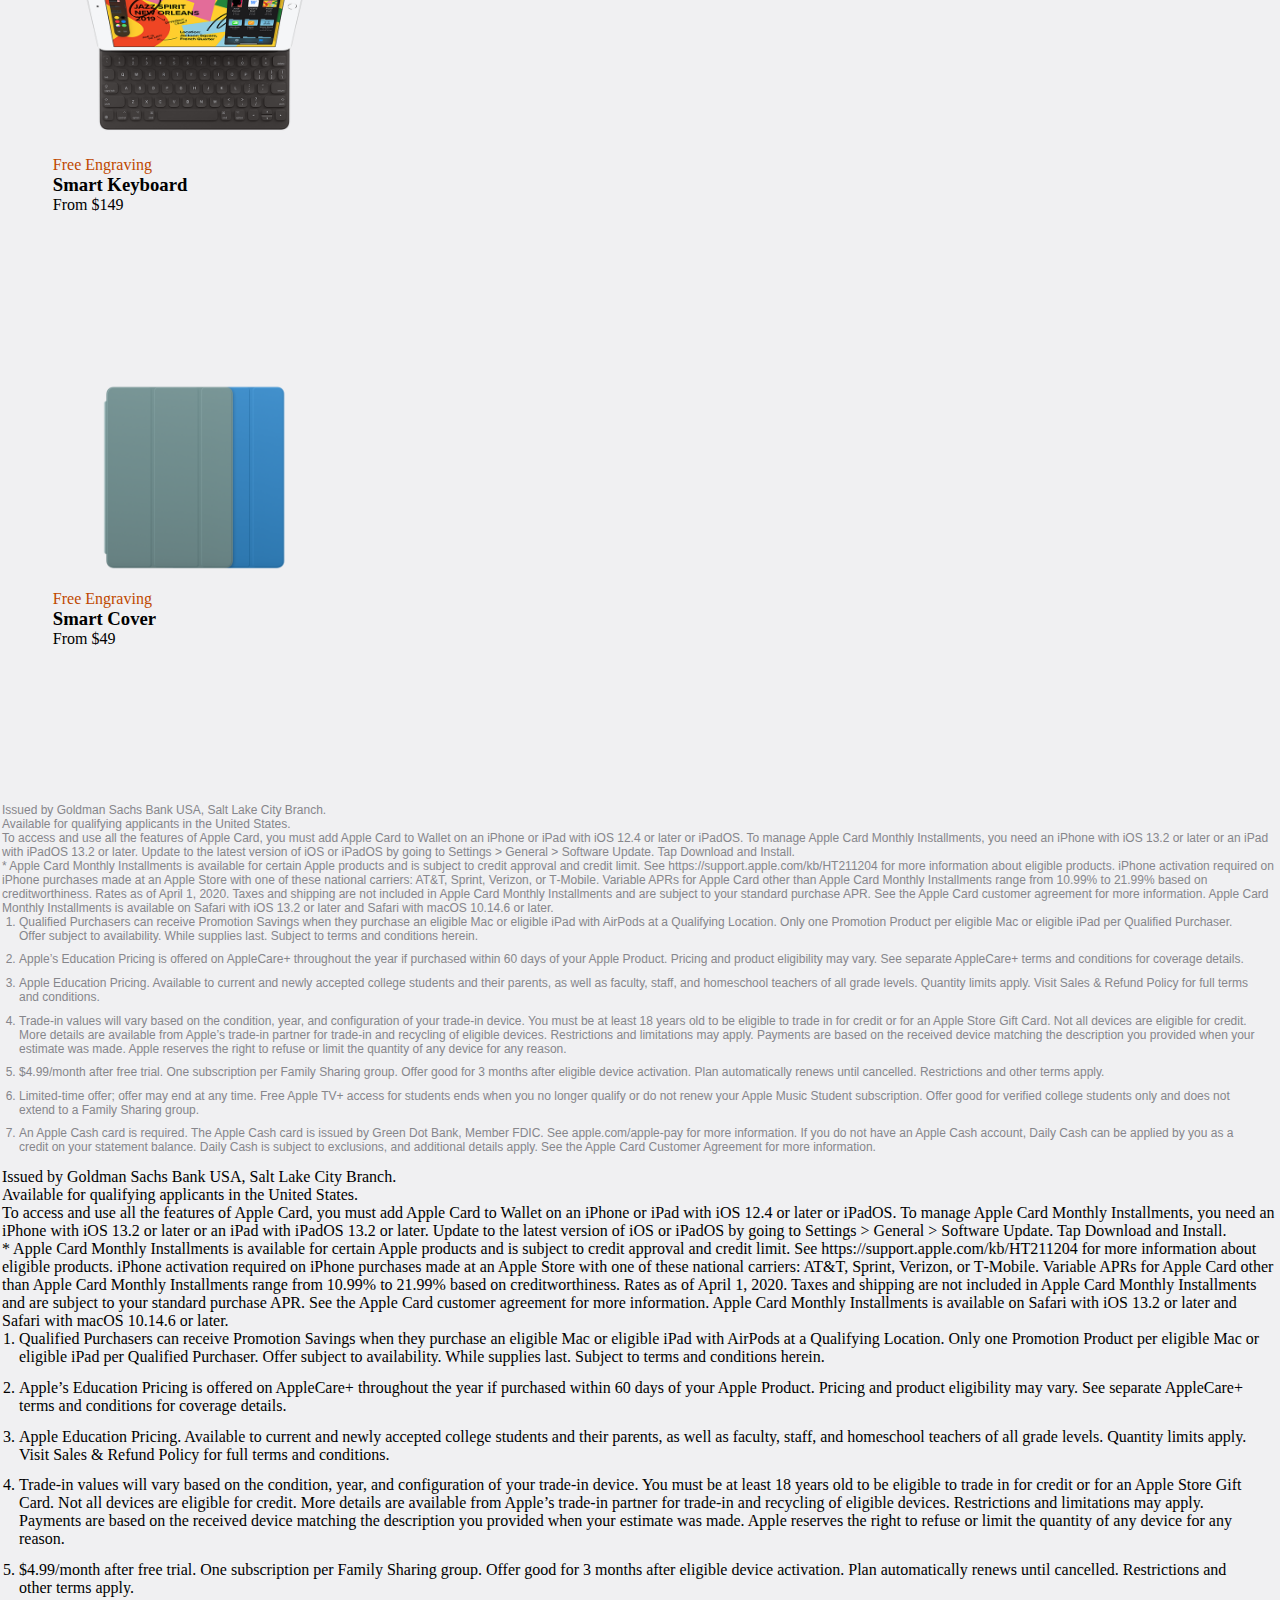
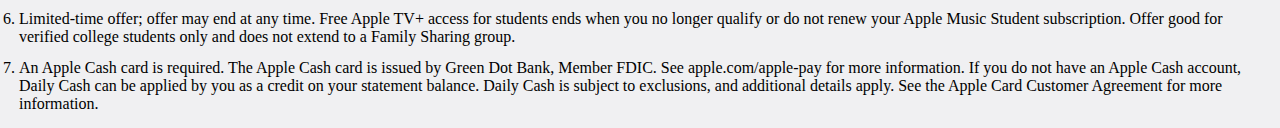
==== commit 8b0e3003: "Revert "Add files via upload"" ====
--- a/index.html
+++ b/index.html
@@ -43,7 +43,7 @@
   </header>
   <main> 
     <!-- Buy a Mac. Get AirPods. Section -->
-    <div class="container-fluid cardbox ">
+    <div class="container-fluid cardbox products">
       <div class="row justify-content-center">
         <div class="card card1">
             <h1 class="card-text ">Buy a Mac. Get AirPods.</h1>
@@ -143,6 +143,29 @@
   </main>
   <!-- footer mark up -->
   <footer>
+
+  
+    <article class="container footnotes">
+      <p>Issued by Goldman Sachs Bank USA, Salt Lake City Branch.</p>
+      <p>Available for qualifying applicants in the United States.</p>
+
+      <p>To access and use all the features of Apple Card, you must add Apple Card to Wallet on an iPhone or iPad with iOS 12.4 or later or iPadOS. To manage Apple Card Monthly Installments, you need an iPhone with iOS 13.2 or later or an iPad with iPadOS 13.2 or later. Update to the latest version of iOS or iPadOS by going to Settings > General > Software Update. Tap Download and Install.</p>
+      <p>* Apple Card Monthly Installments is available for certain Apple products and is subject to credit approval and credit limit. See https://support.apple.com/kb/HT211204 for more information about eligible products. iPhone activation required on iPhone purchases made at an Apple Store with one of these national carriers: AT&T, Sprint, Verizon, or T‑Mobile. Variable APRs for Apple Card other than Apple Card Monthly Installments range from 10.99% to 21.99% based on creditworthiness. Rates as of April 1, 2020. Taxes and shipping are not included in Apple Card Monthly Installments and are subject to your standard purchase APR. See the Apple Card customer agreement for more information. Apple Card Monthly Installments is available on Safari with iOS 13.2 or later and Safari with macOS 10.14.6 or later.</p>
+
+      <ol>
+        <li>Qualified Purchasers can receive Promotion Savings when they purchase an eligible Mac or eligible iPad with AirPods at a Qualifying Location. Only one Promotion Product per eligible Mac or eligible iPad per Qualified Purchaser. Offer subject to availability. While supplies last. Subject to terms and conditions herein.</li>
+        <li>Apple’s Education Pricing is offered on AppleCare+ throughout the year if purchased within 60 days of your Apple Product. Pricing and product eligibility may vary. See separate AppleCare+ terms and conditions for coverage details.</li>
+        <li>Apple Education Pricing. Available to current and newly accepted college students and their parents, as well as faculty, staff, and homeschool teachers of all grade levels. Quantity limits apply. Visit Sales & Refund Policy for full terms and conditions.</li>
+        <li>Trade-in values will vary based on the condition, year, and configuration of your trade-in device. You must be at least 18 years old to be eligible to trade in for credit or for an Apple Store Gift Card. Not all devices are eligible for credit. More details are available from Apple’s trade-in partner for trade-in and recycling of eligible devices. Restrictions and limitations may apply. Payments are based on the received device matching the description you provided when your estimate was made. Apple reserves the right to refuse or limit the quantity of any device for any reason.</li>
+        <li>$4.99/month after free trial. One subscription per Family Sharing group. Offer good for 3 months after eligible device activation. Plan automatically renews until cancelled. Restrictions and other terms apply.</li>
+        <li>Limited-time offer; offer may end at any time. Free Apple TV+ access for students ends when you no longer qualify or do not renew your Apple Music Student subscription. Offer good for verified college students only and does not extend to a Family Sharing group.</li>
+        <li>An Apple Cash card is required. The Apple Cash card is issued by Green Dot Bank, Member FDIC. See apple.com/apple-pay for more information. If you do not have an Apple Cash account, Daily Cash can be applied by you as a credit on your statement balance. Daily Cash is subject to exclusions, and additional details apply. See the Apple Card Customer Agreement for more information.</li>
+      </ol>
+    </article>
+
+  </footer>
+  
+  <footer>
     <article>
       <p>Issued by Goldman Sachs Bank USA, Salt Lake City Branch.</p>
       <p>Available for qualifying applicants in the United States.</p>
@@ -160,11 +183,14 @@
         <li>An Apple Cash card is required. The Apple Cash card is issued by Green Dot Bank, Member FDIC. See apple.com/apple-pay for more information. If you do not have an Apple Cash account, Daily Cash can be applied by you as a credit on your statement balance. Daily Cash is subject to exclusions, and additional details apply. See the Apple Card Customer Agreement for more information.</li>
 
       </ol>
+
+
     </article>
 
   </footer>
+
   
   
   <script src=""></script>
 </body>
-</html>+</html>
--- a/custom/css/styles.css
+++ b/custom/css/styles.css
@@ -1,6 +1,5 @@
 *{
     margin: 0;
-    margin-right: 0 !important;
     padding: 0 ;
     box-sizing: border-box;
 }
@@ -42,11 +41,11 @@
     display: flex;
     color: white;
     background-color: rgb(68, 68, 68);
-    padding-top: 12px;
-    padding-left: 12px;
-    height: 7vh;
+    padding-top: 10px;
+    padding-bottom: 10px;
+    /* height: 7vh; */
     font-family: "SF Pro Text","Myriad Set Pro","SF Pro Icons","Helvetica Neue","Helvetica","Arial",sans-serif;
-    font-size: 12px;
+    font-size: 11.65px;
     letter-spacing: 0.75px;
 }
 .store-home a {
@@ -65,9 +64,12 @@
     padding-right: 10px;
     border-right: 1px rgb(131, 128, 128) solid;
     margin-right: 10px;
+    padding-bottom: 0px;
+    margin-bottom: 0px;
 }
 .edu-exit{
-    padding-left: 10px;
+    padding-bottom: 0px;
+    margin-bottom: 0px;
 }
 
 .nav__bar{
@@ -76,35 +78,93 @@
     font-family: "SF Pro Text","Myriad Set Pro","SF Pro Icons","Helvetica Neue","Helvetica","Arial",sans-serif;
     font-size: 15px;
     font-style: normal;
-    padding-left: 11%;
-    padding-right: 11%;
+    padding-left: 10%;
+    padding-right: 10%;
     letter-spacing: -.022em;
     line-height: 1.47059;
     font-weight: 400;
 }
+
 .nav_items{
     padding: 12px;
     display: flex;
     justify-content: space-between;
-    margin: 0 !important;
-}
+    margin-bottom: 0 !important;  
+}
+
+@media screen and (max-width: 375px ){
+    .nav_items{
+        display: flex;
+        flex-direction: column;
+        padding-left: 1%;
+        padding-right: 1%;
+    }
+    .nav__bar{
+        padding-left: 20px;
+        padding-right: 20px;
+    }
+    .nav_items > li{
+        border-bottom: 0.5px solid #f0f0f273;
+        padding-bottom: 5px;
+        padding-top: 5px;
+        list-style-type: none;
+    }
+    .nav_items > li:hover{
+        transform: translateX(10px);
+        transition: 300ms ease-in-out;
+        background-color: rgba(0, 0, 0, 0.247);
+    }
+    
+}
+@media screen and (max-width: 420px ){
+    .nav_items{
+        display: flex;
+        flex-direction: column;
+        padding-left: 1%;
+        padding-right: 1%;
+    }
+    .nav__bar{
+        padding-left: 20px;
+        padding-right: 20px;
+    }
+    .nav_items > li{
+        border-bottom: 0.5px solid #f0f0f273;
+        padding-bottom: 5px;
+        padding-top: 5px;
+        list-style-type: none;
+    }
+    .nav_items > li:hover{
+        transform: translateX(10px);
+        transition: 300ms ease-in-out;
+        background-color: rgba(0, 0, 0, 0.247);
+    }
+    
+}
+    
 .header-sub-text{
     background-color: #dedede;
     text-align: center;
-    height: 5.5vh;
+    
     padding-top: 7px;
+    
     font-family: SF Pro Text,SF Pro Icons,AOS Icons,Helvetica Neue,Helvetica,Arial,sans-serif;
     font-size: 12px;
     color: rgb(51, 51, 51);
     font-weight: 400;
     letter-spacing: 0.04em;
 }
+.header-sub-text > p {
+    padding-bottom: 8px;
+}
 .fas, 
 .fab{
     font-size: 1.2em;
 }
 
 /* Style for the "Buy an iPad. Get AirPods." segment */
+.products{
+    margin-right: 0 !important;
+}
 .red {
     color: #bf4800;
 }
@@ -136,3 +196,32 @@
 .card6 {
     border-radius: 0 0 6% 0;
 }
+
+
+/* footer article atyling */
+
+article{
+    min-height: 100%;
+    display: grid;
+    grid-template-rows: auto 1fr auto;
+  }
+  .footnotes{
+      font-size: 12px;
+      font-family: SF Pro Text,Myriad Set Pro,SF Pro Icons,Helvetica Neue,Helvetica,Arial,sans-serif;
+      color: #86868b;
+  }
+  article p {
+      /* padding-bottom: 4px; */
+  }
+  article ol {
+      padding: 0px 17px;
+  }
+  article li {
+      padding-bottom: 0.8em;
+  }
+  footer {
+    /* position: fixed; */
+    justify-content: center;
+    padding: 2px;
+    /* background-color: #c7b198 */
+  }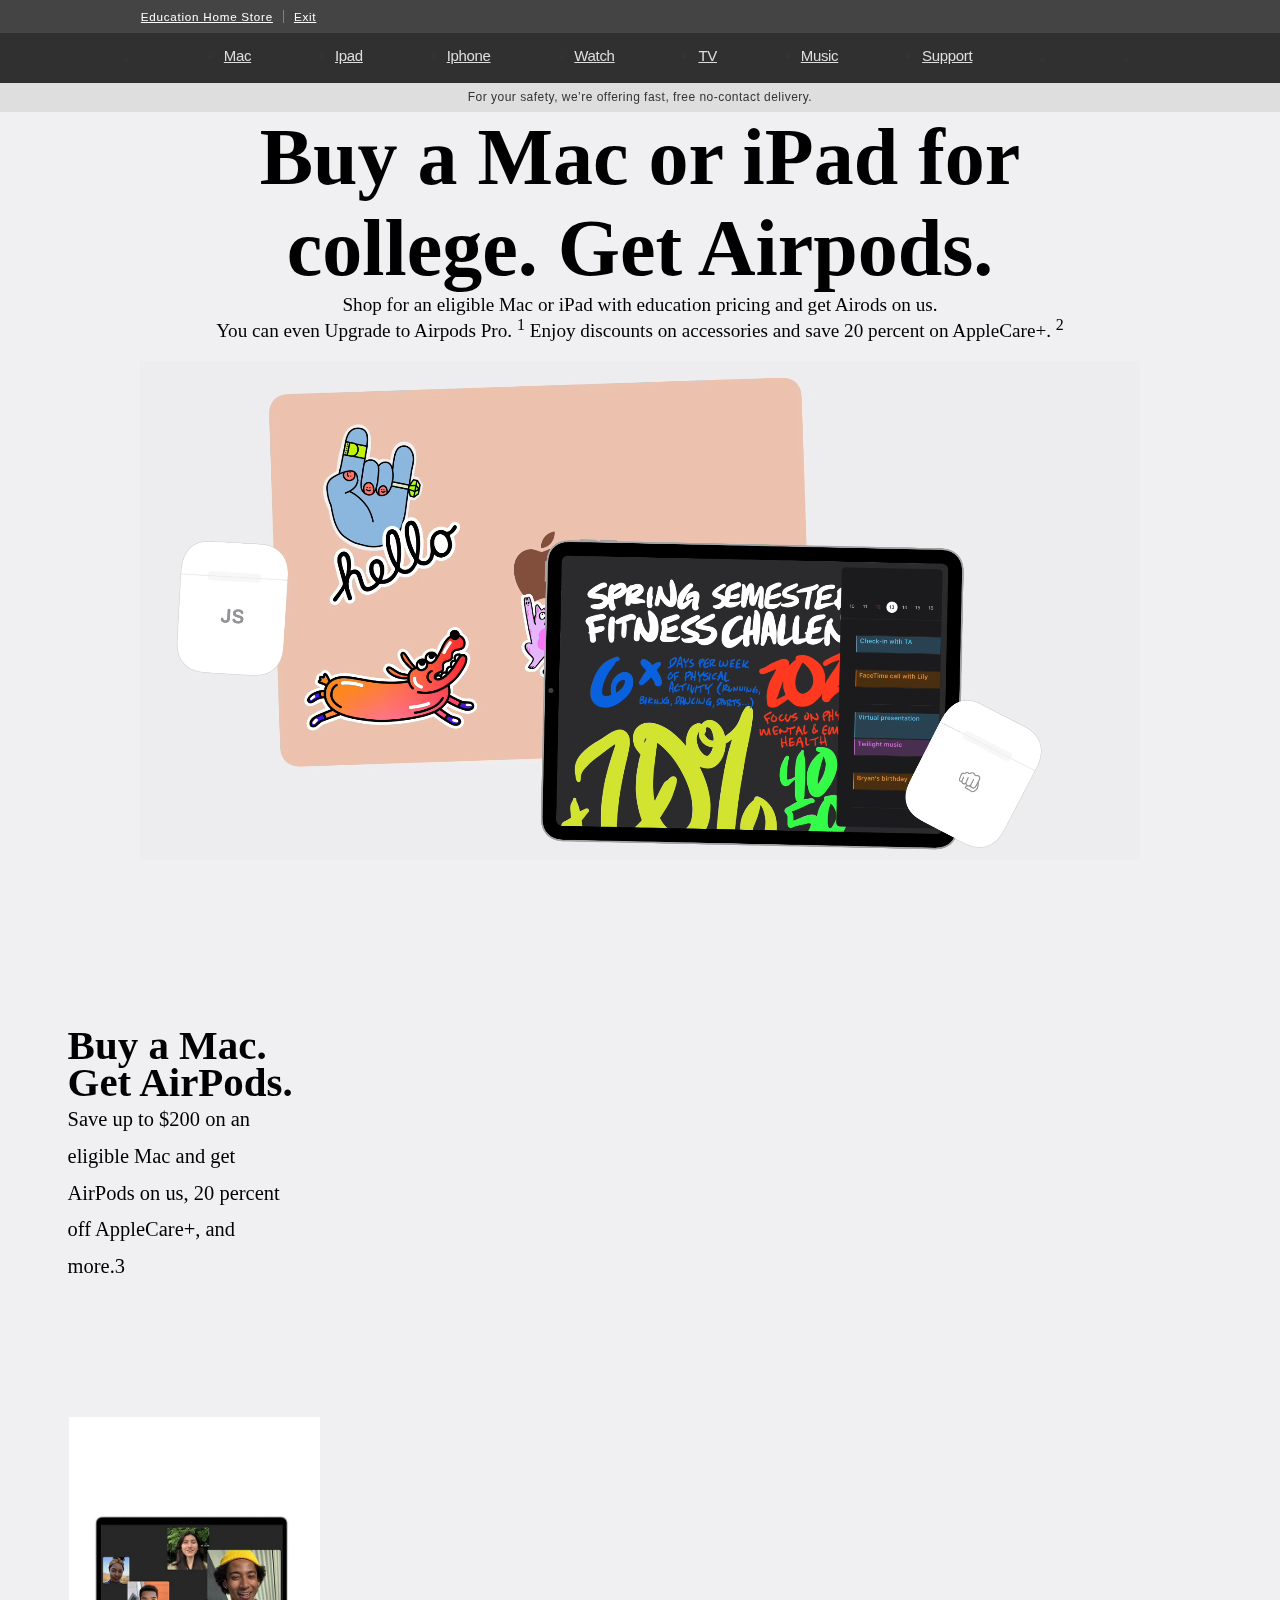
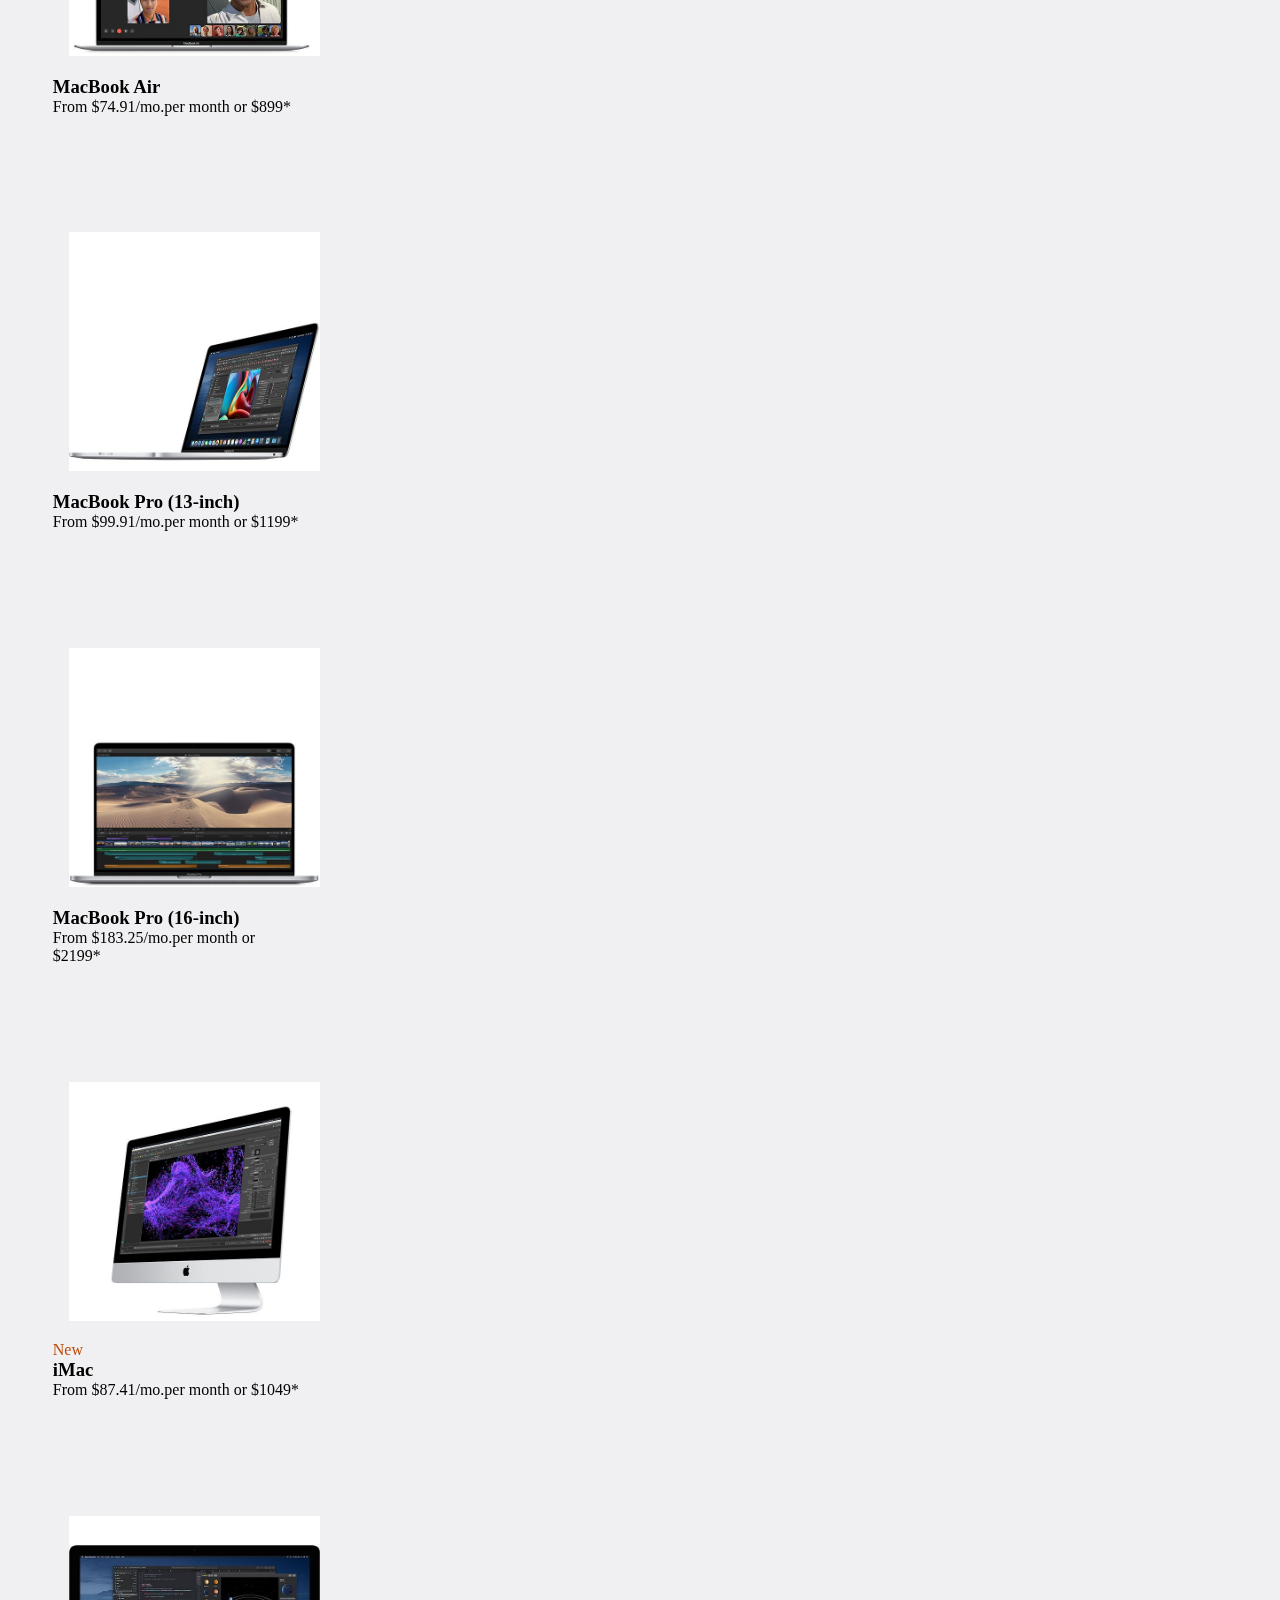
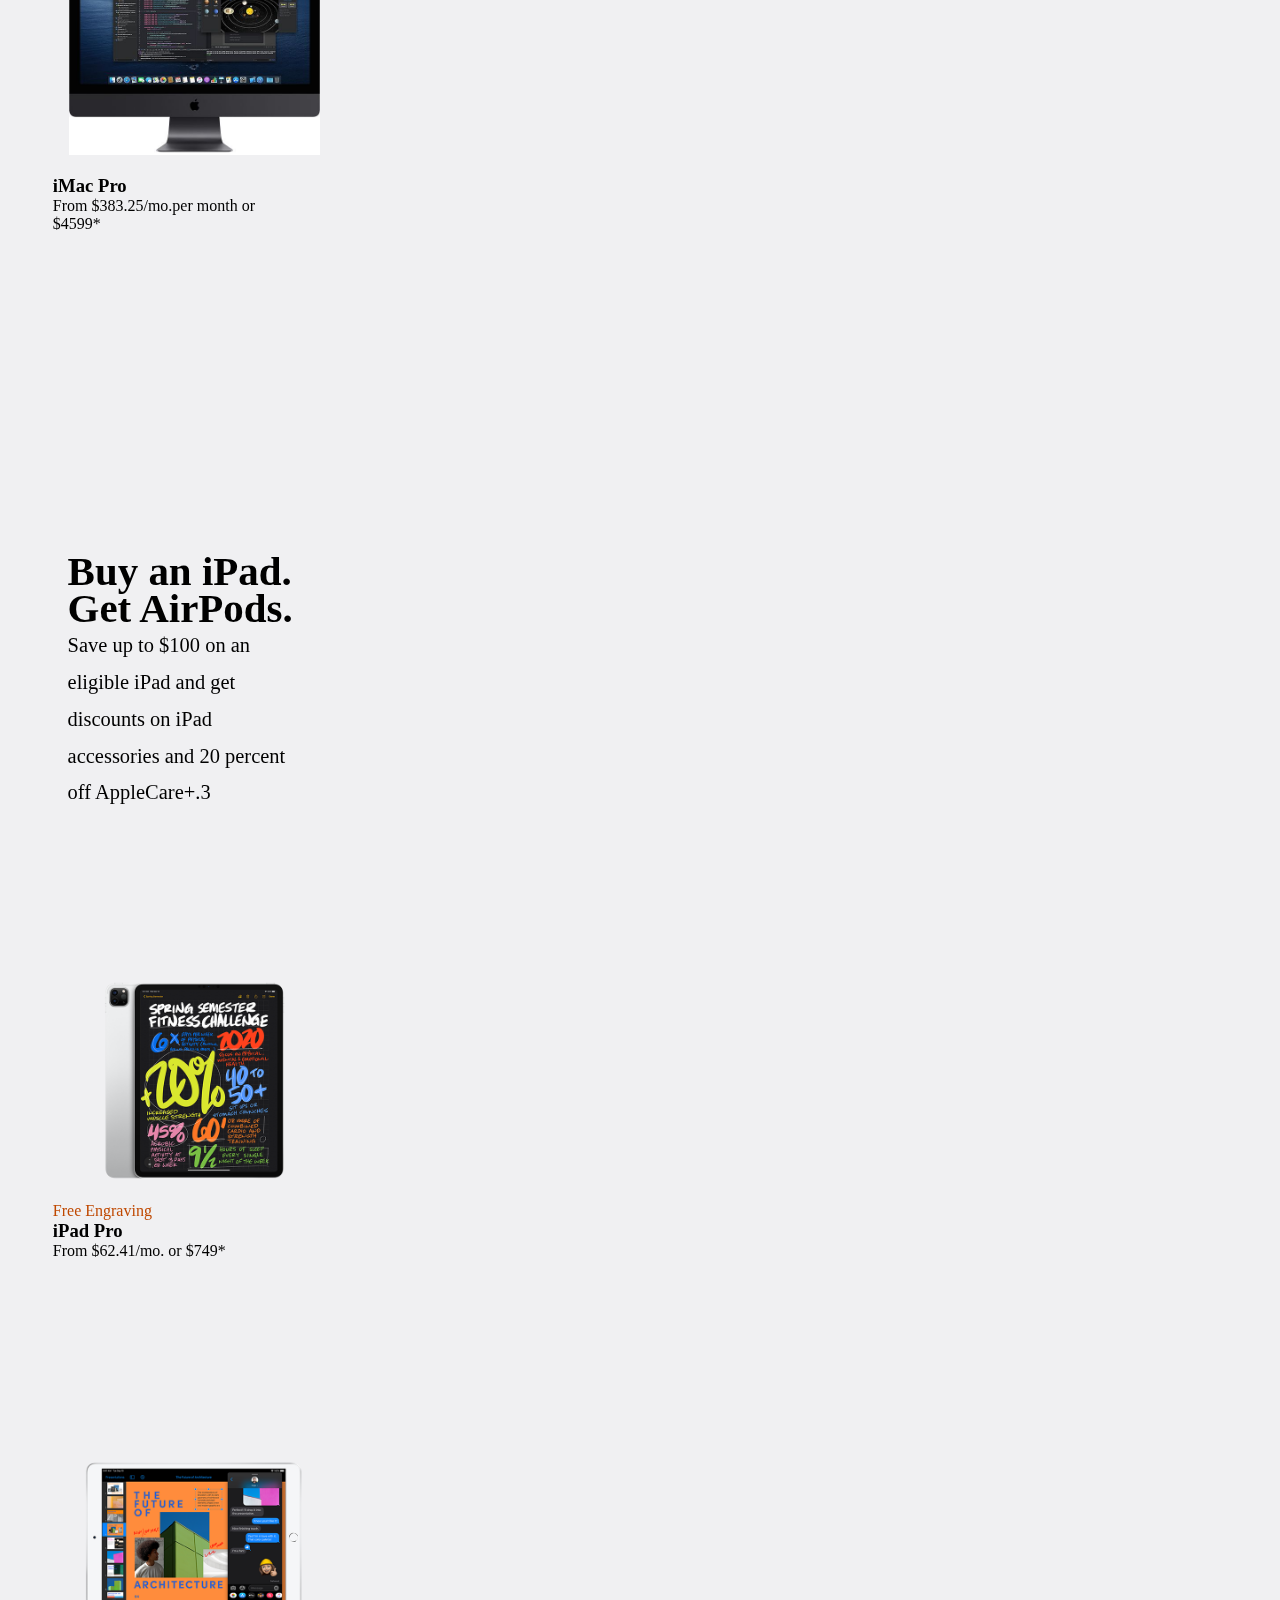
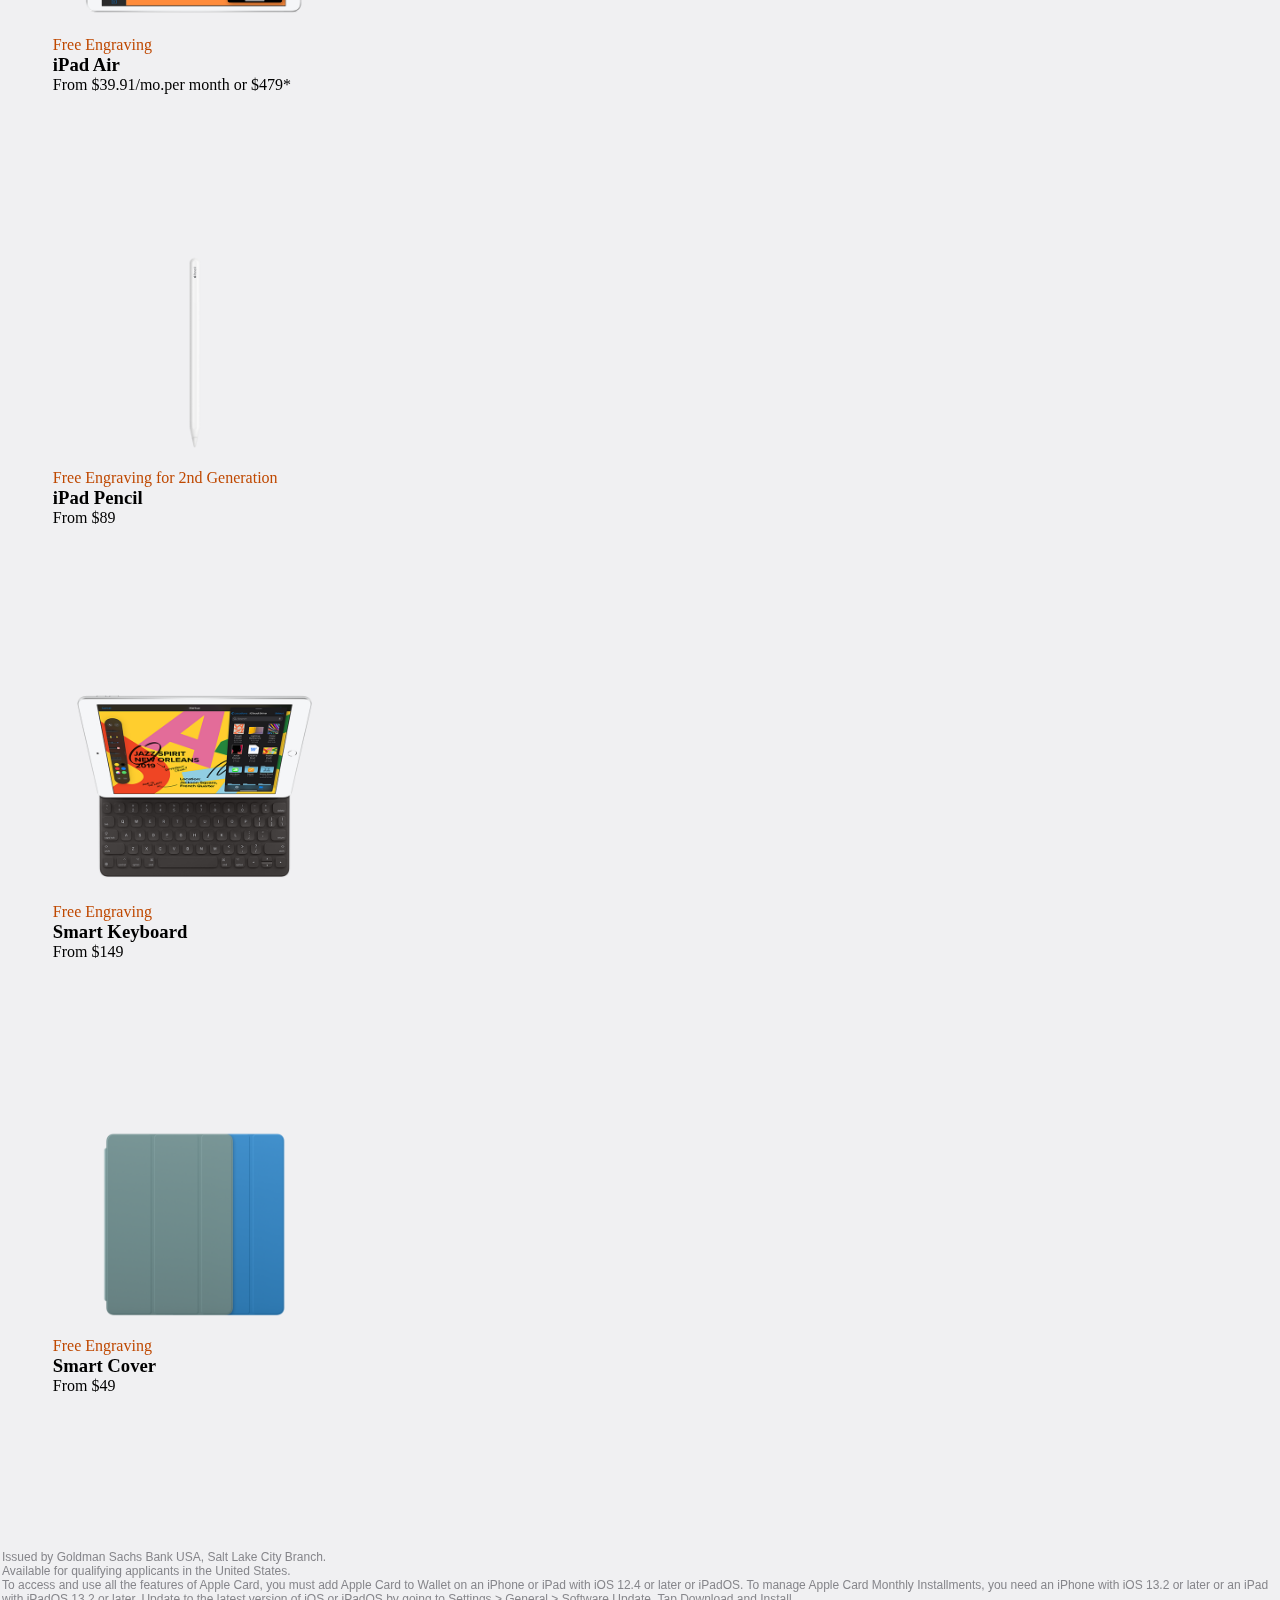
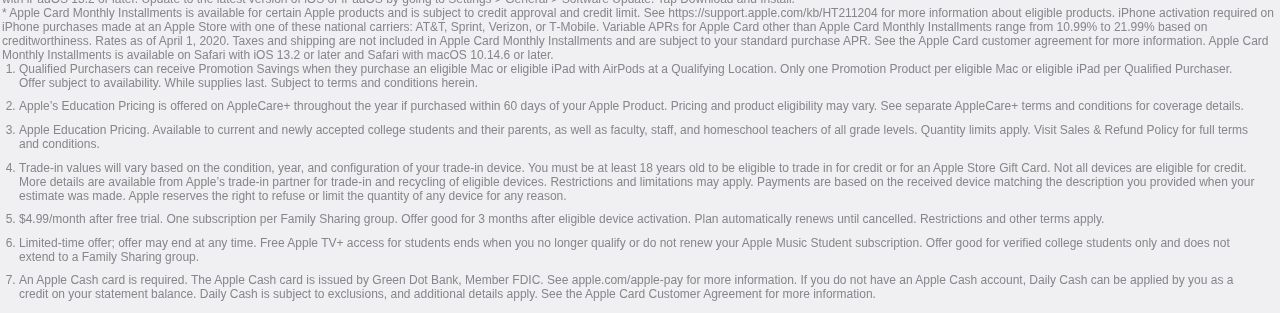
==== commit 75bcfac2: "i added the landing section" ====
--- a/index.html
+++ b/index.html
@@ -41,7 +41,16 @@
       <p>For your safety, we’re offering fast, free no-contact delivery.</p>
     </div>
   </header>
-  <main> 
+  <main>
+    <!--This is the landing part  -->
+    <div class="card-ac">
+      <h1>Buy a Mac or iPad for <br> college. Get Airpods. </h1>
+      <p>Shop for an eligible Mac or iPad with education pricing and get 
+      Airods on us.<br> You can even Upgrade to Airpods Pro. <sup>1</sup> Enjoy discounts
+      on accessories and save 20 percent on AppleCare+. <sup>2</sup></p>
+    </div> 
+    <br>
+    <video src="videos/hero-header-202007-geo_us.mp4" class="card-ac1" autoplay></video>
     <!-- Buy a Mac. Get AirPods. Section -->
     <div class="container-fluid cardbox products">
       <div class="row justify-content-center">
@@ -165,32 +174,6 @@
 
   </footer>
   
-  <footer>
-    <article>
-      <p>Issued by Goldman Sachs Bank USA, Salt Lake City Branch.</p>
-      <p>Available for qualifying applicants in the United States.</p>
-
-      <p>To access and use all the features of Apple Card, you must add Apple Card to Wallet on an iPhone or iPad with iOS 12.4 or later or iPadOS. To manage Apple Card Monthly Installments, you need an iPhone with iOS 13.2 or later or an iPad with iPadOS 13.2 or later. Update to the latest version of iOS or iPadOS by going to Settings > General > Software Update. Tap Download and Install.</p>
-      <p>* Apple Card Monthly Installments is available for certain Apple products and is subject to credit approval and credit limit. See https://support.apple.com/kb/HT211204 for more information about eligible products. iPhone activation required on iPhone purchases made at an Apple Store with one of these national carriers: AT&T, Sprint, Verizon, or T‑Mobile. Variable APRs for Apple Card other than Apple Card Monthly Installments range from 10.99% to 21.99% based on creditworthiness. Rates as of April 1, 2020. Taxes and shipping are not included in Apple Card Monthly Installments and are subject to your standard purchase APR. See the Apple Card customer agreement for more information. Apple Card Monthly Installments is available on Safari with iOS 13.2 or later and Safari with macOS 10.14.6 or later.</p>
-
-      <ol>
-        <li>Qualified Purchasers can receive Promotion Savings when they purchase an eligible Mac or eligible iPad with AirPods at a Qualifying Location. Only one Promotion Product per eligible Mac or eligible iPad per Qualified Purchaser. Offer subject to availability. While supplies last. Subject to terms and conditions herein.</li>
-        <li>Apple’s Education Pricing is offered on AppleCare+ throughout the year if purchased within 60 days of your Apple Product. Pricing and product eligibility may vary. See separate AppleCare+ terms and conditions for coverage details.</li>
-        <li>Apple Education Pricing. Available to current and newly accepted college students and their parents, as well as faculty, staff, and homeschool teachers of all grade levels. Quantity limits apply. Visit Sales & Refund Policy for full terms and conditions.</li>
-        <li>Trade-in values will vary based on the condition, year, and configuration of your trade-in device. You must be at least 18 years old to be eligible to trade in for credit or for an Apple Store Gift Card. Not all devices are eligible for credit. More details are available from Apple’s trade-in partner for trade-in and recycling of eligible devices. Restrictions and limitations may apply. Payments are based on the received device matching the description you provided when your estimate was made. Apple reserves the right to refuse or limit the quantity of any device for any reason.</li>
-        <li>$4.99/month after free trial. One subscription per Family Sharing group. Offer good for 3 months after eligible device activation. Plan automatically renews until cancelled. Restrictions and other terms apply.</li>
-        <li>Limited-time offer; offer may end at any time. Free Apple TV+ access for students ends when you no longer qualify or do not renew your Apple Music Student subscription. Offer good for verified college students only and does not extend to a Family Sharing group.</li>
-        <li>An Apple Cash card is required. The Apple Cash card is issued by Green Dot Bank, Member FDIC. See apple.com/apple-pay for more information. If you do not have an Apple Cash account, Daily Cash can be applied by you as a credit on your statement balance. Daily Cash is subject to exclusions, and additional details apply. See the Apple Card Customer Agreement for more information.</li>
-
-      </ol>
-
-
-    </article>
-
-  </footer>
-
-  
-  
   <script src=""></script>
 </body>
 </html>
--- a/custom/css/styles.css
+++ b/custom/css/styles.css
@@ -110,9 +110,9 @@
         list-style-type: none;
     }
     .nav_items > li:hover{
-        transform: translateX(10px);
+        transform: translateX(7px);
         transition: 300ms ease-in-out;
-        background-color: rgba(0, 0, 0, 0.247);
+        background-color: rgba(0, 0, 0, 0.034);
     }
     
 }
@@ -134,11 +134,23 @@
         list-style-type: none;
     }
     .nav_items > li:hover{
-        transform: translateX(10px);
+        transform: translateX(7px);
         transition: 300ms ease-in-out;
-        background-color: rgba(0, 0, 0, 0.247);
-    }
-    
+        background-color: rgba(0, 0, 0, 0.034);
+    }
+    
+}
+@media screen and (max-width: 560px ){
+    .nav_items{
+        
+        padding-left: 1%;
+        padding-right: 1%;
+    }
+    .nav__bar{
+        padding-left: 10px;
+        padding-right: 10px;
+        font-size: 0.7em;
+    }
 }
     
 .header-sub-text{
@@ -224,4 +236,24 @@
     justify-content: center;
     padding: 2px;
     /* background-color: #c7b198 */
+  }
+
+  /* style for the landing part */
+  .card-ac{
+    text-align: center;
+    padding: 0 100px;
+  }
+
+  .card-ac h1 {
+      font-size: 5em;
+  }
+
+  .card-ac p{
+      font-size: 1.2em;
+  }
+
+  .card-ac1{
+    display: block;
+    margin: auto;
+    width: 1000px;
   }